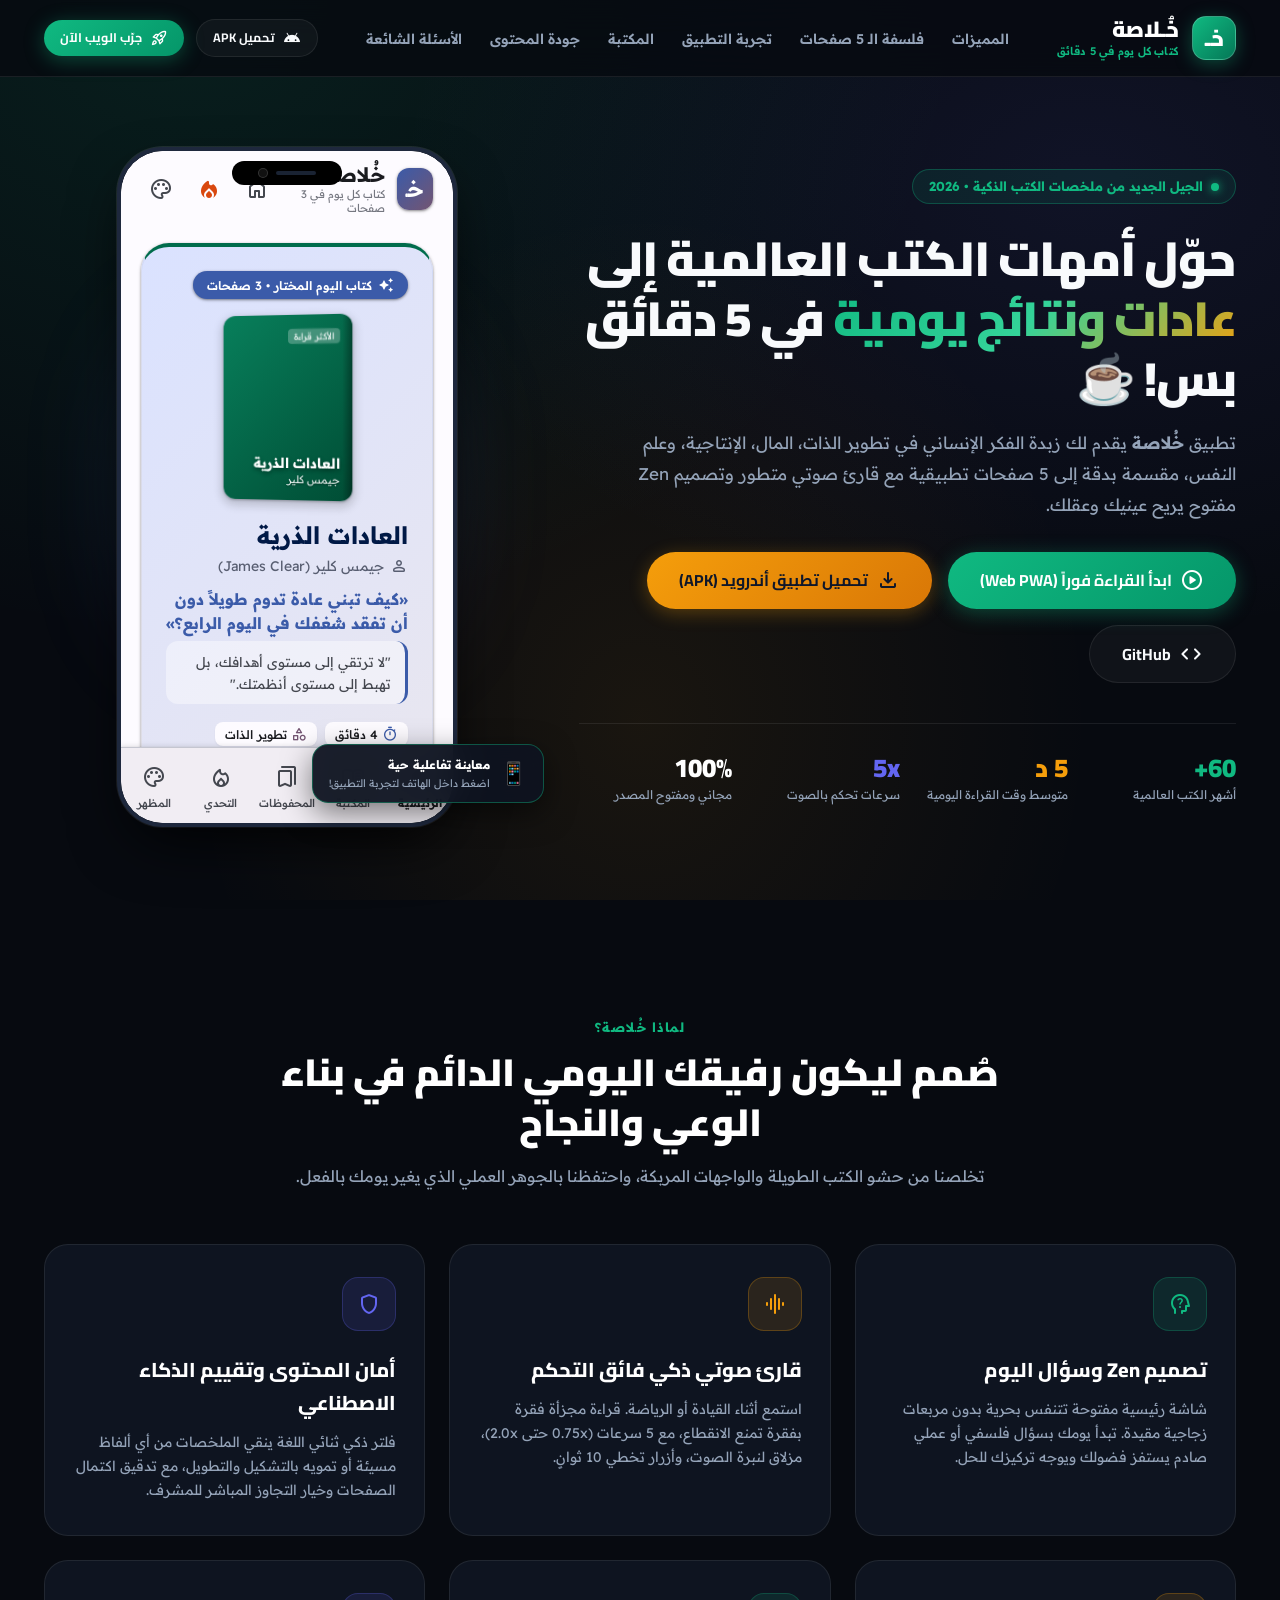
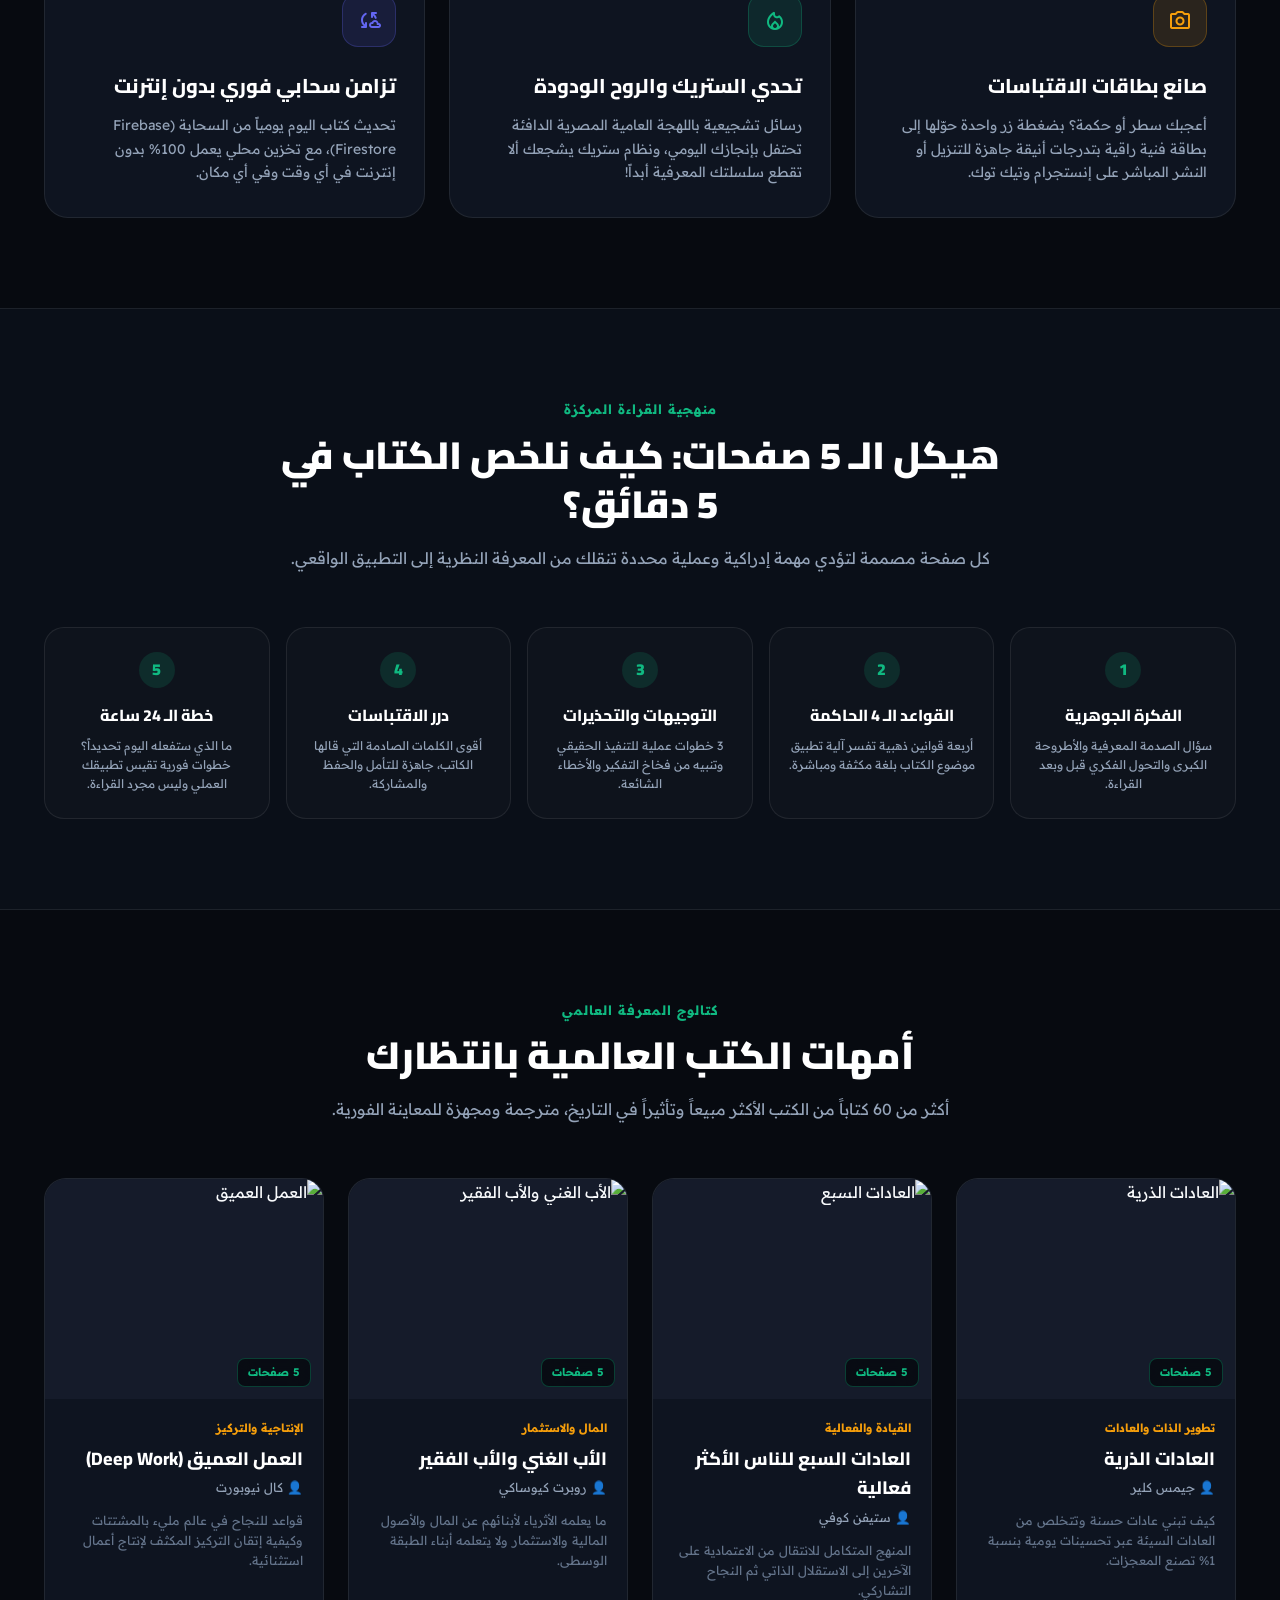
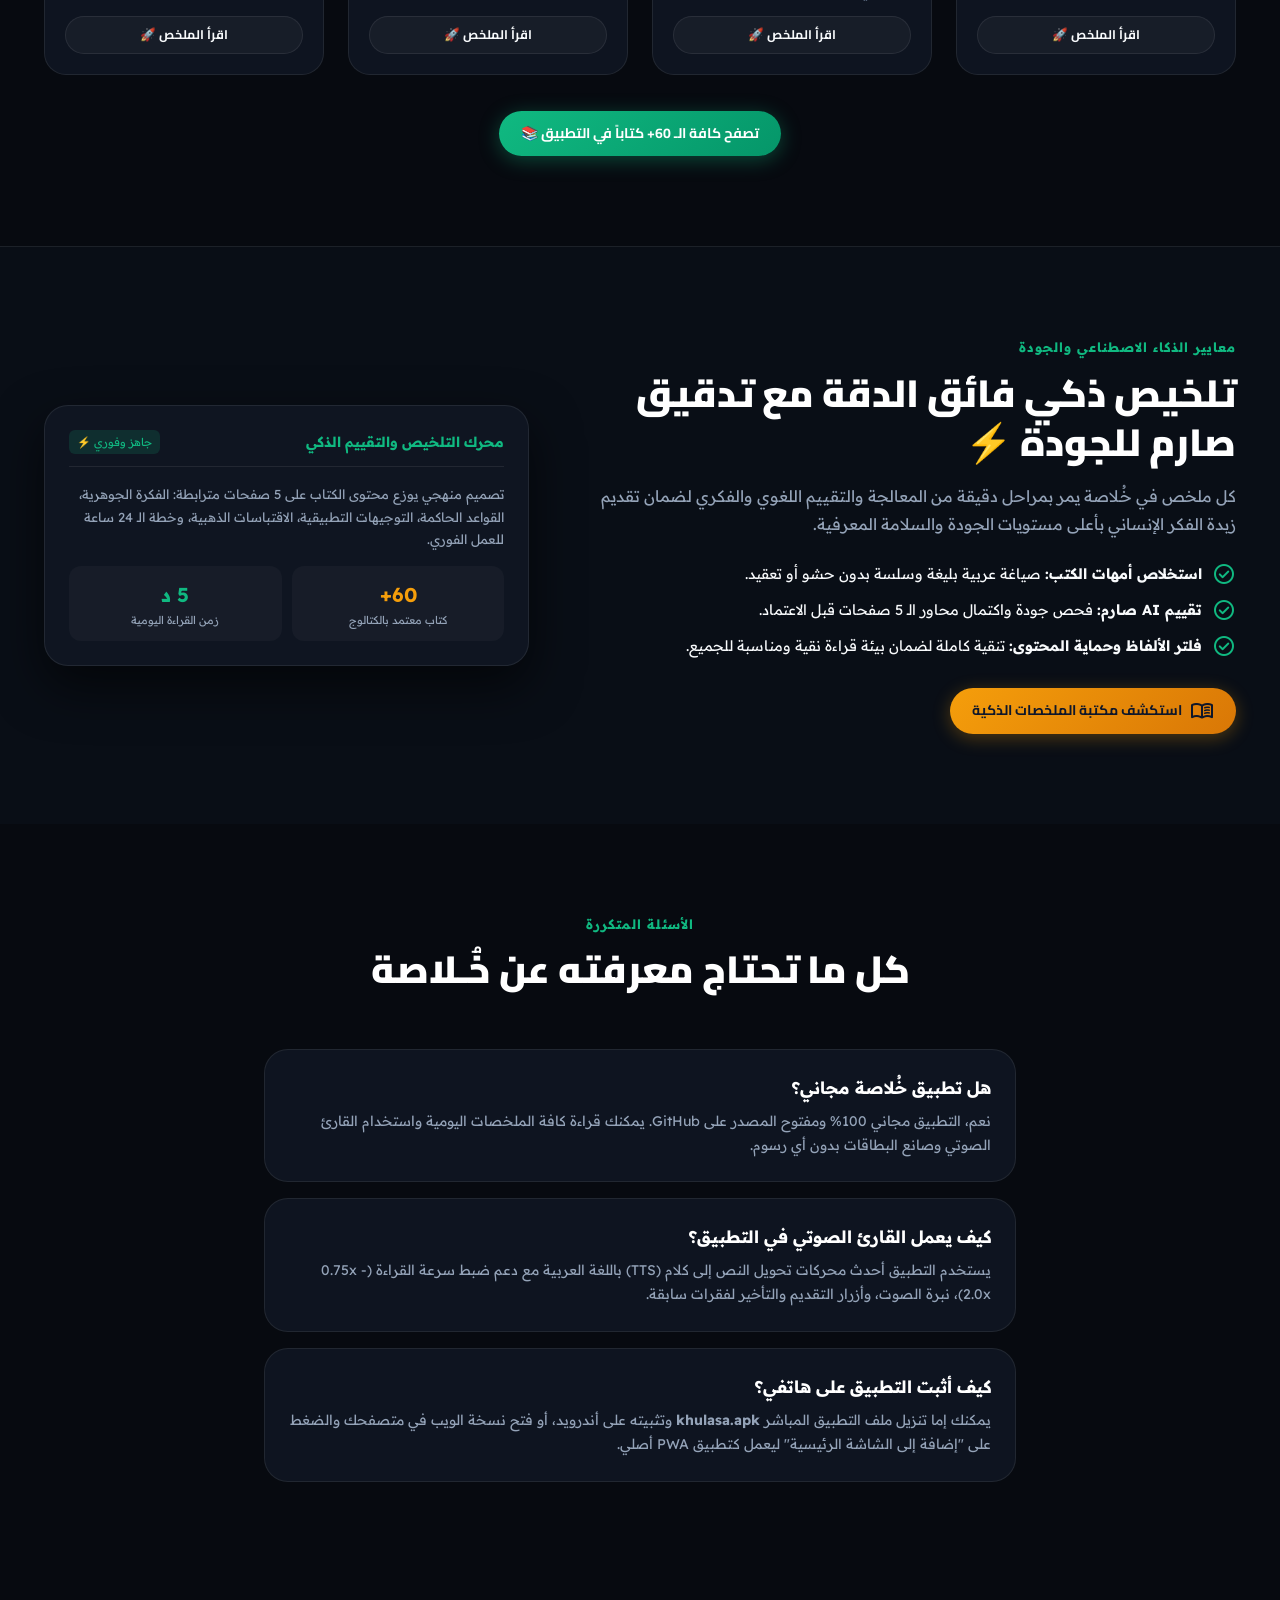
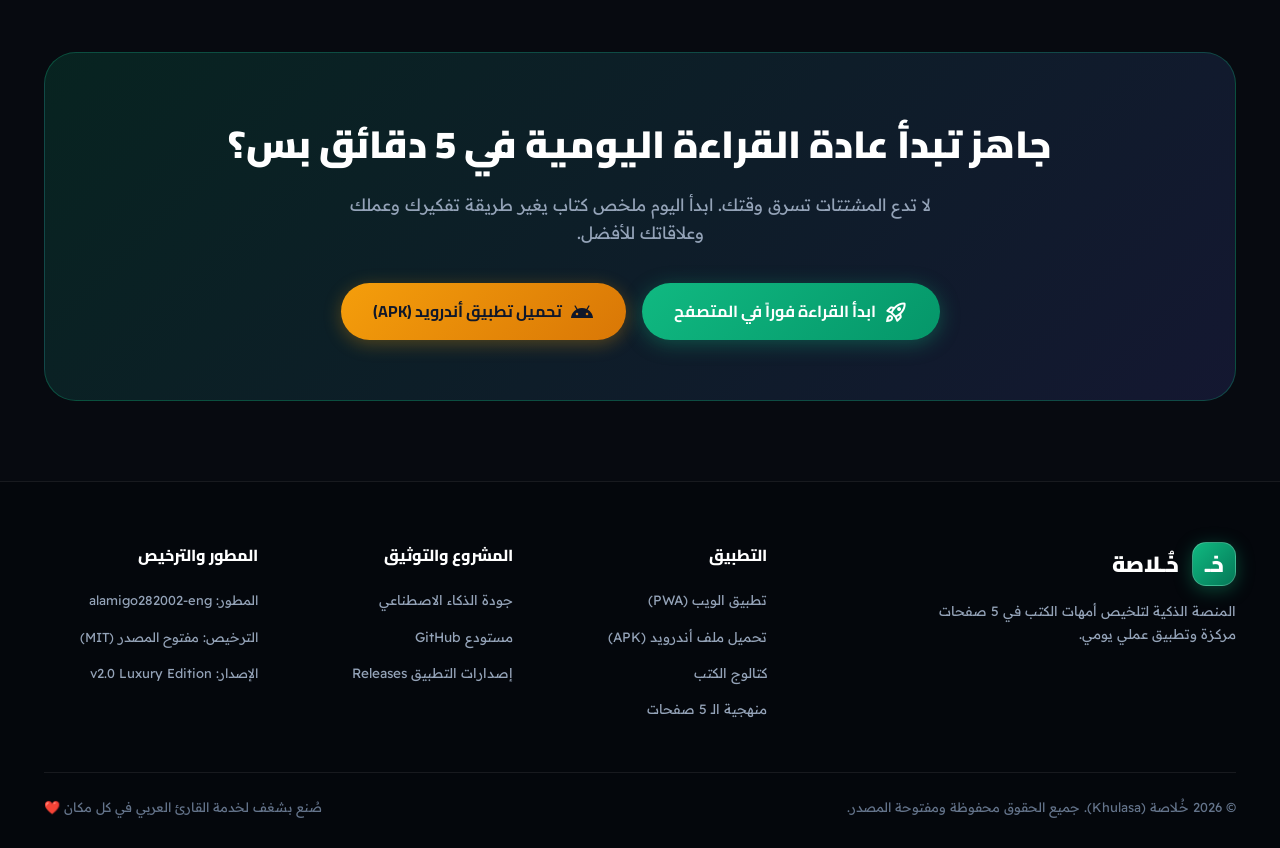
==== landing.html @ 6ce6fd60 "feat: Khulasa official luxury landing page and web demo" ====
<!DOCTYPE html>
<html lang="ar" dir="rtl">
<head>
  <meta charset="UTF-8">
  <meta name="viewport" content="width=device-width, initial-scale=1.0">
  <title>خُـلاصة • رفيقك اليومي لقراءة أمهات الكتب في 5 دقائق</title>
  
  <!-- Meta tags for SEO & Social Sharing -->
  <meta name="description" content="منصة وتطبيق خُـلاصة: ملخصات مكثفة لأشهر أمهات الكتب العالمية في 5 صفحات تطبيقية مع قارئ صوتي ذكي بتصميم Zen الهادئ. متاح كـ تطبيق أندرويد وتطبيق ويب PWA.">
  <meta name="keywords" content="خلاصة, ملخصات كتب, تطوير الذات, قراءة سريعة, كتب صوتية, كتب عربية, العادات الذرية">
  <meta name="theme-color" content="#070a10">
  
  <!-- Open Graph / Social Media -->
  <meta property="og:type" content="website">
  <meta property="og:title" content="خُـلاصة • كتاب كل يوم في 5 دقائق">
  <meta property="og:description" content="اقرأ واستمع لأقوى الكتب العالمية في 5 صفحات مركزة وقارئ صوتي متطور.">
  <meta property="og:image" content="assets/icon-512.png">
  
  <!-- Favicons & App Icons -->
  <link rel="icon" type="image/png" sizes="64x64" href="assets/favicon.png">
  <link rel="icon" type="image/png" sizes="192x192" href="assets/icon-192.png">
  <link rel="apple-touch-icon" sizes="192x192" href="assets/icon-192.png">
  <link rel="manifest" href="manifest.json">
  
  <!-- Google Fonts: Cairo & Readex Pro -->
  <link rel="preconnect" href="https://fonts.googleapis.com">
  <link rel="preconnect" href="https://fonts.gstatic.com" crossorigin>
  <link href="https://fonts.googleapis.com/css2?family=Cairo:wght@400;500;600;700;800;900&family=Readex+Pro:wght@300;400;500;600;700;800&display=swap" rel="stylesheet">
  
  <!-- Google Material Symbols -->
  <link rel="stylesheet" href="https://fonts.googleapis.com/css2?family=Material+Symbols+Rounded:opsz,wght,FILL,GRAD@20..48,100..700,0..1,-50..200" />
  
  <!-- Landing Page Styles -->
  <link rel="stylesheet" href="landing.css">
</head>
<body>

  <!-- ================= 1. NAVIGATION BAR ================= -->
  <header class="navbar">
    <div class="container nav-inner">
      <a href="#" class="brand-logo-group">
        <div class="brand-badge-icon">خـ</div>
        <div>
          <div class="brand-name">خُـلاصة</div>
          <div class="brand-tagline">كتاب كل يوم في 5 دقائق</div>
        </div>
      </a>

      <ul class="nav-menu">
        <li><a href="#features" class="nav-link">المميزات</a></li>
        <li><a href="#philosophy" class="nav-link">فلسفة الـ 5 صفحات</a></li>
        <li><a href="#live-demo" class="nav-link">تجربة التطبيق</a></li>
        <li><a href="#catalog" class="nav-link">المكتبة</a></li>
        <li><a href="#ai-quality" class="nav-link">جودة المحتوى</a></li>
        <li><a href="#faq" class="nav-link">الأسئلة الشائعة</a></li>
      </ul>

      <div class="nav-cta-group">
        <a href="https://github.com/alamigo282002-eng/kholasa/releases" target="_blank" class="btn btn-sm btn-outline" title="تحميل ملف APK للأندرويد عبر GitHub Releases">
          <span class="material-symbols-rounded" style="font-size:18px;">android</span>
          <span>تحميل APK</span>
        </a>
        <a href="app.html" class="btn btn-sm btn-primary">
          <span class="material-symbols-rounded" style="font-size:18px;">rocket_launch</span>
          <span>جرّب الويب الآن</span>
        </a>
      </div>
    </div>
  </header>

  <!-- ================= 2. HERO SECTION ================= -->
  <section class="hero-section">
    <div class="container hero-grid">
      <div>
        <div class="hero-badge-pill">
          <span class="hero-badge-dot"></span>
          <span>الجيل الجديد من ملخصات الكتب الذكية • 2026</span>
        </div>

        <h1 class="hero-title">
          حوّل أمهات الكتب العالمية إلى <span class="gradient-text">عادات ونتائج يومية</span> في 5 دقائق بس! ☕
        </h1>

        <p class="hero-description">
          تطبيق <strong>خُـلاصة</strong> يقدم لك زبدة الفكر الإنساني في تطوير الذات، المال، الإنتاجية، وعلم النفس، مقسمة بدقة إلى 5 صفحات تطبيقية مع قارئ صوتي متطور وتصميم Zen مفتوح يريح عينيك وعقلك.
        </p>

        <div class="hero-actions">
          <a href="app.html" class="btn btn-lg btn-primary">
            <span class="material-symbols-rounded">play_circle</span>
            <span>ابدأ القراءة فوراً (Web PWA)</span>
          </a>
          <a href="https://github.com/alamigo282002-eng/kholasa/releases" target="_blank" class="btn btn-lg btn-gold">
            <span class="material-symbols-rounded">download</span>
            <span>تحميل تطبيق أندرويد (APK)</span>
          </a>
          <a href="https://github.com/alamigo282002-eng/kholasa" target="_blank" class="btn btn-lg btn-outline" title="عرض الكود على GitHub">
            <span class="material-symbols-rounded">code</span>
            <span>GitHub</span>
          </a>
        </div>

        <!-- Metrics Strip -->
        <div class="hero-metrics-bar">
          <div class="metric-item">
            <span class="metric-number emerald">60+</span>
            <span class="metric-sub">أشهر الكتب العالمية</span>
          </div>
          <div class="metric-item">
            <span class="metric-number gold">5 د</span>
            <span class="metric-sub">متوسط وقت القراءة اليومية</span>
          </div>
          <div class="metric-item">
            <span class="metric-number accent">5x</span>
            <span class="metric-sub">سرعات تحكم بالصوت</span>
          </div>
          <div class="metric-item">
            <span class="metric-number">100%</span>
            <span class="metric-sub">مجاني ومفتوح المصدر</span>
          </div>
        </div>
      </div>

      <!-- Live Phone Mockup Frame -->
      <div class="phone-mockup-wrapper" id="live-demo">
        <div class="phone-glow-effect"></div>
        
        <div class="phone-frame">
          <div class="phone-notch">
            <div class="phone-speaker-mesh"></div>
            <div class="phone-camera-lens"></div>
          </div>
          
          <!-- Live Interactive Web App Inside Phone -->
          <iframe 
            src="app.html" 
            class="phone-screen-viewport" 
            title="معاينة حية لتطبيق خُـلاصة" 
            loading="lazy">
          </iframe>
        </div>

        <div class="phone-overlay-badge">
          <span style="font-size:22px;">📱</span>
          <div>
            <div style="font-size:12px; font-weight:800; color:#fff;">معاينة تفاعلية حية</div>
            <div style="font-size:10.5px; color:var(--text-muted);">اضغط داخل الهاتف لتجربة التطبيق!</div>
          </div>
        </div>
      </div>
    </div>
  </section>

  <!-- ================= 3. CORE FEATURES ================= -->
  <section class="features-section" id="features">
    <div class="container">
      <div class="section-header-center">
        <span class="section-tag">لماذا خُـلاصة؟</span>
        <h2 class="section-heading">صُمم ليكون رفيقك اليومي الدائم في بناء الوعي والنجاح</h2>
        <p class="section-subtext">تخلصنا من حشو الكتب الطويلة والواجهات المربكة، واحتفظنا بالجوهر العملي الذي يغير يومك بالفعل.</p>
      </div>

      <div class="features-grid">
        <!-- Feature 1 -->
        <div class="feature-card">
          <div class="feature-icon-box emerald">
            <span class="material-symbols-rounded">psychology_alt</span>
          </div>
          <h3 class="feature-card-title">تصميم Zen وسؤال اليوم</h3>
          <p class="feature-card-desc">
            شاشة رئيسية مفتوحة تتنفس بحرية بدون مربعات زجاجية مقيدة. تبدأ يومك بسؤال فلسفي أو عملي صادم يستفز فضولك ويوجه تركيزك للحل.
          </p>
        </div>

        <!-- Feature 2 -->
        <div class="feature-card">
          <div class="feature-icon-box gold">
            <span class="material-symbols-rounded">graphic_eq</span>
          </div>
          <h3 class="feature-card-title">قارئ صوتي ذكي فائق التحكم</h3>
          <p class="feature-card-desc">
            استمع أثناء القيادة أو الرياضة. قراءة مجزأة فقرة بفقرة تمنع الانقطاع، مع 5 سرعات (0.75x حتى 2.0x)، مزلاق لنبرة الصوت، وأزرار تخطي 10 ثوانٍ.
          </p>
        </div>

        <!-- Feature 3 -->
        <div class="feature-card">
          <div class="feature-icon-box accent">
            <span class="material-symbols-rounded">shield</span>
          </div>
          <h3 class="feature-card-title">أمان المحتوى وتقييم الذكاء الاصطناعي</h3>
          <p class="feature-card-desc">
            فلتر ذكي ثنائي اللغة ينقي الملخصات من أي ألفاظ مسيئة أو تمويه بالتشكيل والتطويل، مع تدقيق اكتمال الصفحات وخيار التجاوز المباشر للمشرف.
          </p>
        </div>

        <!-- Feature 4 -->
        <div class="feature-card">
          <div class="feature-icon-box gold">
            <span class="material-symbols-rounded">photo_camera</span>
          </div>
          <h3 class="feature-card-title">صانع بطاقات الاقتباسات</h3>
          <p class="feature-card-desc">
            أعجبك سطر أو حكمة؟ بضغطة زر واحدة حوّلها إلى بطاقة فنية راقية بتدرجات أنيقة جاهزة للتنزيل أو النشر المباشر على إنستجرام وتيك توك.
          </p>
        </div>

        <!-- Feature 5 -->
        <div class="feature-card">
          <div class="feature-icon-box emerald">
            <span class="material-symbols-rounded">local_fire_department</span>
          </div>
          <h3 class="feature-card-title">تحدي الستريك والروح الودودة</h3>
          <p class="feature-card-desc">
            رسائل تشجيعية باللهجة العامية المصرية الدافئة تحتفل بإنجازك اليومي، ونظام ستريك يشجعك ألا تقطع سلسلتك المعرفية أبداً!
          </p>
        </div>

        <!-- Feature 6 -->
        <div class="feature-card">
          <div class="feature-icon-box accent">
            <span class="material-symbols-rounded">cloud_sync</span>
          </div>
          <h3 class="feature-card-title">تزامن سحابي فوري بدون إنترنت</h3>
          <p class="feature-card-desc">
            تحديث كتاب اليوم يومياً من السحابة (Firebase Firestore)، مع تخزين محلي يعمل 100% بدون إنترنت في أي وقت وفي أي مكان.
          </p>
        </div>
      </div>
    </div>
  </section>

  <!-- ================= 4. THE 5-PAGE PHILOSOPHY ================= -->
  <section class="philosophy-section" id="philosophy">
    <div class="container">
      <div class="section-header-center">
        <span class="section-tag">منهجية القراءة المركزة</span>
        <h2 class="section-heading">هيكل الـ 5 صفحات: كيف نلخص الكتاب في 5 دقائق؟</h2>
        <p class="section-subtext">كل صفحة مصممة لتؤدي مهمة إدراكية وعملية محددة تنقلك من المعرفة النظرية إلى التطبيق الواقعي.</p>
      </div>

      <div class="pages-stepper-grid">
        <!-- Page 1 -->
        <div class="stepper-card">
          <div class="step-num-badge">1</div>
          <h4 class="step-card-title">الفكرة الجوهرية</h4>
          <p class="step-card-desc">سؤال الصدمة المعرفية والأطروحة الكبرى والتحول الفكري قبل وبعد القراءة.</p>
        </div>

        <!-- Page 2 -->
        <div class="stepper-card">
          <div class="step-num-badge">2</div>
          <h4 class="step-card-title">القواعد الـ 4 الحاكمة</h4>
          <p class="step-card-desc">أربعة قوانين ذهبية تفسر آلية تطبيق موضوع الكتاب بلغة مكثفة ومباشرة.</p>
        </div>

        <!-- Page 3 -->
        <div class="stepper-card">
          <div class="step-num-badge">3</div>
          <h4 class="step-card-title">التوجيهات والتحذيرات</h4>
          <p class="step-card-desc">3 خطوات عملية للتنفيذ الحقيقي وتنبيه من فخاخ التفكير والأخطاء الشائعة.</p>
        </div>

        <!-- Page 4 -->
        <div class="stepper-card">
          <div class="step-num-badge">4</div>
          <h4 class="step-card-title">درر الاقتباسات</h4>
          <p class="step-card-desc">أقوى الكلمات الصادمة التي قالها الكاتب، جاهزة للتأمل والحفظ والمشاركة.</p>
        </div>

        <!-- Page 5 -->
        <div class="stepper-card">
          <div class="step-num-badge">5</div>
          <h4 class="step-card-title">خطة الـ 24 ساعة</h4>
          <p class="step-card-desc">ما الذي ستفعله اليوم تحديداً؟ خطوات فورية تقيس تطبيقك العملي وليس مجرد القراءة.</p>
        </div>
      </div>
    </div>
  </section>

  <!-- ================= 5. CURATED CATALOG HIGHLIGHTS ================= -->
  <section class="books-section" id="catalog">
    <div class="container">
      <div class="section-header-center">
        <span class="section-tag">كتالوج المعرفة العالمي</span>
        <h2 class="section-heading">أمهات الكتب العالمية بانتظارك</h2>
        <p class="section-subtext">أكثر من 60 كتاباً من الكتب الأكثر مبيعاً وتأثيراً في التاريخ، مترجمة ومجهزة للمعاينة الفورية.</p>
      </div>

      <div class="books-slider-grid">
        <!-- Book 1 -->
        <div class="book-landing-card">
          <div class="book-landing-cover">
            <img src="https://books.google.com/books/content?id=fFCtDwAAQBAJ&printsec=frontcover&img=1&zoom=1&edge=curl&source=gbs_api" alt="العادات الذرية">
            <span class="book-landing-badge">5 صفحات</span>
          </div>
          <div class="book-landing-info">
            <span class="book-landing-category">تطوير الذات والعادات</span>
            <h4 class="book-landing-title">العادات الذرية</h4>
            <div class="book-landing-author">👤 جيمس كلير</div>
            <p class="book-landing-desc">كيف تبني عادات حسنة وتتخلص من العادات السيئة عبر تحسينات يومية بنسبة 1% تصنع المعجزات.</p>
            <a href="app.html" class="btn btn-sm btn-outline">اقرأ الملخص 🚀</a>
          </div>
        </div>

        <!-- Book 2 -->
        <div class="book-landing-card">
          <div class="book-landing-cover">
            <img src="https://books.google.com/books/content?id=5X1fDwAAQBAJ&printsec=frontcover&img=1&zoom=1&edge=curl&source=gbs_api" alt="العادات السبع">
            <span class="book-landing-badge">5 صفحات</span>
          </div>
          <div class="book-landing-info">
            <span class="book-landing-category">القيادة والفعالية</span>
            <h4 class="book-landing-title">العادات السبع للناس الأكثر فعالية</h4>
            <div class="book-landing-author">👤 ستيفن كوفي</div>
            <p class="book-landing-desc">المنهج المتكامل للانتقال من الاعتمادية على الآخرين إلى الاستقلال الذاتي ثم النجاح التشاركي.</p>
            <a href="app.html" class="btn btn-sm btn-outline">اقرأ الملخص 🚀</a>
          </div>
        </div>

        <!-- Book 3 -->
        <div class="book-landing-card">
          <div class="book-landing-cover">
            <img src="https://books.google.com/books/content?id=L8Y4DwAAQBAJ&printsec=frontcover&img=1&zoom=1&edge=curl&source=gbs_api" alt="الأب الغني والأب الفقير">
            <span class="book-landing-badge">5 صفحات</span>
          </div>
          <div class="book-landing-info">
            <span class="book-landing-category">المال والاستثمار</span>
            <h4 class="book-landing-title">الأب الغني والأب الفقير</h4>
            <div class="book-landing-author">👤 روبرت كيوساكي</div>
            <p class="book-landing-desc">ما يعلمه الأثرياء لأبنائهم عن المال والأصول المالية والاستثمار ولا يتعلمه أبناء الطبقة الوسطى.</p>
            <a href="app.html" class="btn btn-sm btn-outline">اقرأ الملخص 🚀</a>
          </div>
        </div>

        <!-- Book 4 -->
        <div class="book-landing-card">
          <div class="book-landing-cover">
            <img src="https://books.google.com/books/content?id=rG3sDwAAQBAJ&printsec=frontcover&img=1&zoom=1&source=gbs_api" alt="العمل العميق">
            <span class="book-landing-badge">5 صفحات</span>
          </div>
          <div class="book-landing-info">
            <span class="book-landing-category">الإنتاجية والتركيز</span>
            <h4 class="book-landing-title">العمل العميق (Deep Work)</h4>
            <div class="book-landing-author">👤 كال نيوبورت</div>
            <p class="book-landing-desc">قواعد للنجاح في عالم مليء بالمشتتات وكيفية إتقان التركيز المكثف لإنتاج أعمال استثنائية.</p>
            <a href="app.html" class="btn btn-sm btn-outline">اقرأ الملخص 🚀</a>
          </div>
        </div>
      </div>

      <div style="text-align: center; margin-top: 36px;">
        <a href="app.html" class="btn btn-primary">تصفح كافة الـ 60+ كتاباً في التطبيق 📚</a>
      </div>
    </div>
  </section>

  <!-- ================= 6. AI QUALITY & CONTENT STANDARDS ================= -->
  <section class="features-section" id="ai-quality" style="background: rgba(14, 20, 32, 0.4); border-top: 1px solid var(--border);">
    <div class="container">
      <div class="hero-grid" style="align-items: center;">
        <div>
          <span class="section-tag">معايير الذكاء الاصطناعي والجودة</span>
          <h2 class="section-heading">تلخيص ذكي فائق الدقة مع تدقيق صارم للجودة ⚡</h2>
          <p class="section-subtext" style="margin-bottom: 24px;">
            كل ملخص في خُـلاصة يمر بمراحل دقيقة من المعالجة والتقييم اللغوي والفكري لضمان تقديم زبدة الفكر الإنساني بأعلى مستويات الجودة والسلامة المعرفية.
          </p>

          <ul style="list-style: none; display: flex; flex-direction: column; gap: 12px; margin-bottom: 30px;">
            <li style="display: flex; align-items: center; gap: 10px; font-size: 14.5px;">
              <span class="material-symbols-rounded text-emerald" style="color:var(--primary);">check_circle</span>
              <span><strong>استخلاص أمهات الكتب:</strong> صياغة عربية بليغة وسلسة بدون حشو أو تعقيد.</span>
            </li>
            <li style="display: flex; align-items: center; gap: 10px; font-size: 14.5px;">
              <span class="material-symbols-rounded text-emerald" style="color:var(--primary);">check_circle</span>
              <span><strong>تقييم AI صارم:</strong> فحص جودة واكتمال محاور الـ 5 صفحات قبل الاعتماد.</span>
            </li>
            <li style="display: flex; align-items: center; gap: 10px; font-size: 14.5px;">
              <span class="material-symbols-rounded text-emerald" style="color:var(--primary);">check_circle</span>
              <span><strong>فلتر الألفاظ وحماية المحتوى:</strong> تنقية كاملة لضمان بيئة قراءة نقية ومناسبة للجميع.</span>
            </li>
          </ul>

          <a href="app.html" class="btn btn-gold">
            <span class="material-symbols-rounded">menu_book</span>
            <span>استكشف مكتبة الملخصات الذكية</span>
          </a>
        </div>

        <div style="background: var(--bg-card); border: 1px solid var(--border); border-radius: 24px; padding: 24px; box-shadow: 0 20px 50px rgba(0,0,0,0.6);">
          <div style="display:flex; justify-content:space-between; align-items:center; margin-bottom:16px; border-bottom:1px solid var(--border); padding-bottom:12px;">
            <strong style="color:var(--primary); font-size:14px;">محرك التلخيص والتقييم الذكي</strong>
            <span style="font-size:11px; background:rgba(16,185,129,0.15); color:var(--primary); padding:3px 8px; border-radius:6px;">جاهز وفوري ⚡</span>
          </div>
          <p style="font-size:13px; color:var(--text-muted); line-height:1.7; margin-bottom:16px;">
            تصميم منهجي يوزع محتوى الكتاب على 5 صفحات مترابطة: الفكرة الجوهرية، القواعد الحاكمة، التوجيهات التطبيقية، الاقتباسات الذهبية، وخطة الـ 24 ساعة للعمل الفوري.
          </p>
          <div style="display:grid; grid-template-columns:1fr 1fr; gap:10px;">
            <div style="background:rgba(255,255,255,0.03); padding:12px; border-radius:12px; text-align:center;">
              <div style="font-size:20px; font-weight:900; color:var(--gold);">60+</div>
              <div style="font-size:11px; color:var(--text-muted);">كتاب معتمد بالكتالوج</div>
            </div>
            <div style="background:rgba(255,255,255,0.03); padding:12px; border-radius:12px; text-align:center;">
              <div style="font-size:20px; font-weight:900; color:var(--primary);">5 د</div>
              <div style="font-size:11px; color:var(--text-muted);">زمن القراءة اليومية</div>
            </div>
          </div>
        </div>
      </div>
    </div>
  </section>

  <!-- ================= 7. FAQ SECTION ================= -->
  <section class="features-section" id="faq">
    <div class="container" style="max-width: 800px;">
      <div class="section-header-center">
        <span class="section-tag">الأسئلة المتكررة</span>
        <h2 class="section-heading">كل ما تحتاج معرفته عن خُـلاصة</h2>
      </div>

      <div style="display: flex; flex-direction: column; gap: 16px;">
        <div class="feature-card" style="padding: 24px;">
          <h4 style="font-size:17px; color:#fff; font-weight:800; margin-bottom:8px;">هل تطبيق خُـلاصة مجاني؟</h4>
          <p style="font-size:14px; color:var(--text-muted); line-height:1.7;">
            نعم، التطبيق مجاني 100% ومفتوح المصدر على GitHub. يمكنك قراءة كافة الملخصات اليومية واستخدام القارئ الصوتي وصانع البطاقات بدون أي رسوم.
          </p>
        </div>

        <div class="feature-card" style="padding: 24px;">
          <h4 style="font-size:17px; color:#fff; font-weight:800; margin-bottom:8px;">كيف يعمل القارئ الصوتي في التطبيق؟</h4>
          <p style="font-size:14px; color:var(--text-muted); line-height:1.7;">
            يستخدم التطبيق أحدث محركات تحويل النص إلى كلام (TTS) باللغة العربية مع دعم ضبط سرعة القراءة (0.75x - 2.0x)، نبرة الصوت، وأزرار التقديم والتأخير لفقرات سابقة.
          </p>
        </div>

        <div class="feature-card" style="padding: 24px;">
          <h4 style="font-size:17px; color:#fff; font-weight:800; margin-bottom:8px;">كيف أثبت التطبيق على هاتفي؟</h4>
          <p style="font-size:14px; color:var(--text-muted); line-height:1.7;">
            يمكنك إما تنزيل ملف التطبيق المباشر <strong>khulasa.apk</strong> وتثبيته على أندرويد، أو فتح نسخة الويب في متصفحك والضغط على "إضافة إلى الشاشة الرئيسية" ليعمل كتطبيق PWA أصلي.
          </p>
        </div>
      </div>
    </div>
  </section>

  <!-- ================= 8. FINAL CTA BANNER ================= -->
  <section class="cta-banner-section">
    <div class="container">
      <div class="cta-box">
        <h2>جاهز تبدأ عادة القراءة اليومية في 5 دقائق بس؟</h2>
        <p>لا تدع المشتتات تسرق وقتك. ابدأ اليوم ملخص كتاب يغير طريقة تفكيرك وعملك وعلاقاتك للأفضل.</p>
        
        <div class="cta-buttons-row">
          <a href="app.html" class="btn btn-lg btn-primary">
            <span class="material-symbols-rounded">rocket_launch</span>
            <span>ابدأ القراءة فوراً في المتصفح</span>
          </a>
          <a href="https://github.com/alamigo282002-eng/kholasa/releases" target="_blank" class="btn btn-lg btn-gold">
            <span class="material-symbols-rounded">android</span>
            <span>تحميل تطبيق أندرويد (APK)</span>
          </a>
        </div>
      </div>
    </div>
  </section>

  <!-- ================= 9. FOOTER ================= -->
  <footer class="footer">
    <div class="container">
      <div class="footer-grid">
        <div>
          <div class="brand-logo-group" style="margin-bottom:14px;">
            <div class="brand-badge-icon">خـ</div>
            <div class="brand-name">خُـلاصة</div>
          </div>
          <p style="font-size:13.5px; color:var(--text-muted); line-height:1.7; max-width:320px;">
            المنصة الذكية لتلخيص أمهات الكتب في 5 صفحات مركزة وتطبيق عملي يومي.
          </p>
        </div>

        <div>
          <h5 class="footer-col-title">التطبيق</h5>
          <ul class="footer-links">
            <li><a href="app.html" class="footer-link">تطبيق الويب (PWA)</a></li>
            <li><a href="https://github.com/alamigo282002-eng/kholasa/releases" target="_blank" class="footer-link">تحميل ملف أندرويد (APK)</a></li>
            <li><a href="#catalog" class="footer-link">كتالوج الكتب</a></li>
            <li><a href="#philosophy" class="footer-link">منهجية الـ 5 صفحات</a></li>
          </ul>
        </div>

        <div>
          <h5 class="footer-col-title">المشروع والتوثيق</h5>
          <ul class="footer-links">
            <li><a href="#ai-quality" class="footer-link">جودة الذكاء الاصطناعي</a></li>
            <li><a href="https://github.com/alamigo282002-eng/kholasa" target="_blank" class="footer-link">مستودع GitHub</a></li>
            <li><a href="https://github.com/alamigo282002-eng/kholasa/releases" target="_blank" class="footer-link">إصدارات التطبيق Releases</a></li>
          </ul>
        </div>

        <div>
          <h5 class="footer-col-title">المطور والترخيص</h5>
          <ul class="footer-links">
            <li><span style="color:var(--text-muted); font-size:13px;">المطور: alamigo282002-eng</span></li>
            <li><span style="color:var(--text-muted); font-size:13px;">الترخيص: مفتوح المصدر (MIT)</span></li>
            <li><span style="color:var(--text-muted); font-size:13px;">الإصدار: v2.0 Luxury Edition</span></li>
          </ul>
        </div>
      </div>

      <div class="footer-bottom">
        <div>© 2026 خُـلاصة (Khulasa). جميع الحقوق محفوظة ومفتوحة المصدر.</div>
        <div>صُنع بشغف لخدمة القارئ العربي في كل مكان ❤️</div>
      </div>
    </div>
  </footer>

</body>
</html>
---- landing.css ----
/* ==========================================================================
   KHULASA LUXURY LANDING PAGE STYLESHEET (خُـلاصة)
   Aesthetic: Obsidian Slate, Deep Emerald, Luxury Gold, and Fluid Glassmorphism
   Fonts: Cairo (Headings & Brand) & Readex Pro (Body & UI)
   ========================================================================== */

:root {
  --bg-dark: #070a10;
  --bg-card: rgba(18, 24, 38, 0.75);
  --bg-card-hover: rgba(26, 35, 54, 0.85);
  --bg-glass: rgba(255, 255, 255, 0.03);
  
  --primary: #10b981;
  --primary-glow: rgba(16, 185, 129, 0.35);
  --primary-dark: #059669;
  
  --gold: #f59e0b;
  --gold-glow: rgba(245, 158, 11, 0.3);
  
  --accent: #6366f1;
  --accent-glow: rgba(99, 102, 241, 0.25);
  
  --border: rgba(255, 255, 255, 0.08);
  --border-active: rgba(16, 185, 129, 0.4);
  
  --text-main: #f8fafc;
  --text-muted: #94a3b8;
  --text-dim: #64748b;
  
  --font-brand: 'Cairo', -apple-system, BlinkMacSystemFont, sans-serif;
  --font-body: 'Readex Pro', -apple-system, BlinkMacSystemFont, sans-serif;
}

* {
  margin: 0;
  padding: 0;
  box-sizing: border-box;
}

html {
  scroll-behavior: smooth;
}

body {
  background-color: var(--bg-dark);
  color: var(--text-main);
  font-family: var(--font-body);
  direction: rtl;
  text-align: right;
  line-height: 1.65;
  overflow-x: hidden;
  background-image: 
    radial-gradient(ellipse at 15% 0%, rgba(16, 185, 129, 0.12) 0%, transparent 50%),
    radial-gradient(ellipse at 85% 20%, rgba(99, 102, 241, 0.1) 0%, transparent 45%),
    radial-gradient(ellipse at 50% 80%, rgba(245, 158, 11, 0.08) 0%, transparent 50%);
  background-attachment: fixed;
}

/* Base Container */
.container {
  width: 100%;
  max-width: 1240px;
  margin: 0 auto;
  padding: 0 24px;
}

/* ================= 1. LUXURY GLASS NAVBAR ================= */
.navbar {
  position: sticky;
  top: 0;
  left: 0;
  right: 0;
  z-index: 1000;
  backdrop-filter: blur(20px);
  -webkit-backdrop-filter: blur(20px);
  background: rgba(7, 10, 16, 0.82);
  border-bottom: 1px solid var(--border);
  transition: all 0.3s ease;
}

.nav-inner {
  display: flex;
  align-items: center;
  justify-content: space-between;
  height: 76px;
}

.brand-logo-group {
  display: flex;
  align-items: center;
  gap: 14px;
  text-decoration: none;
}

.brand-badge-icon {
  width: 44px;
  height: 44px;
  border-radius: 14px;
  background: linear-gradient(135deg, #10b981 0%, #047857 100%);
  color: #fff;
  display: flex;
  align-items: center;
  justify-content: center;
  font-family: var(--font-brand);
  font-weight: 900;
  font-size: 22px;
  box-shadow: 0 4px 18px var(--primary-glow);
  border: 1px solid rgba(255, 255, 255, 0.2);
}

.brand-name {
  font-family: var(--font-brand);
  font-size: 22px;
  font-weight: 900;
  color: #fff;
  letter-spacing: -0.5px;
  line-height: 1.2;
}

.brand-tagline {
  font-size: 11px;
  color: var(--primary);
  font-weight: 600;
  letter-spacing: 0.2px;
}

.nav-menu {
  display: flex;
  align-items: center;
  gap: 28px;
  list-style: none;
}

.nav-link {
  color: var(--text-muted);
  text-decoration: none;
  font-size: 14px;
  font-weight: 600;
  transition: color 0.2s ease;
}

.nav-link:hover {
  color: var(--primary);
}

.nav-cta-group {
  display: flex;
  align-items: center;
  gap: 12px;
}

/* ================= BUTTONS ================= */
.btn {
  display: inline-flex;
  align-items: center;
  justify-content: center;
  gap: 8px;
  padding: 11px 22px;
  border-radius: 999px;
  font-family: var(--font-brand);
  font-size: 14px;
  font-weight: 700;
  cursor: pointer;
  text-decoration: none;
  transition: all 0.25s ease;
  border: none;
}

.btn-primary {
  background: linear-gradient(135deg, var(--primary) 0%, #059669 100%);
  color: #fff;
  box-shadow: 0 4px 20px var(--primary-glow);
}

.btn-primary:hover {
  transform: translateY(-2px);
  box-shadow: 0 6px 26px rgba(16, 185, 129, 0.5);
}

.btn-gold {
  background: linear-gradient(135deg, #f59e0b 0%, #d97706 100%);
  color: #0f172a;
  box-shadow: 0 4px 18px var(--gold-glow);
}

.btn-gold:hover {
  transform: translateY(-2px);
  box-shadow: 0 6px 24px rgba(245, 158, 11, 0.5);
}

.btn-outline {
  background: rgba(255, 255, 255, 0.04);
  color: var(--text-main);
  border: 1px solid var(--border);
}

.btn-outline:hover {
  background: rgba(255, 255, 255, 0.08);
  border-color: var(--primary);
  color: var(--primary);
  transform: translateY(-2px);
}

.btn-sm {
  padding: 8px 16px;
  font-size: 12.5px;
}

.btn-lg {
  padding: 15px 32px;
  font-size: 16px;
}

/* ================= 2. HERO SECTION ================= */
.hero-section {
  padding: 70px 0 100px;
  position: relative;
}

.hero-grid {
  display: grid;
  grid-template-columns: 1.15fr 0.85fr;
  align-items: center;
  gap: 50px;
}

.hero-badge-pill {
  display: inline-flex;
  align-items: center;
  gap: 8px;
  background: rgba(16, 185, 129, 0.1);
  border: 1px solid rgba(16, 185, 129, 0.3);
  padding: 6px 16px;
  border-radius: 999px;
  font-size: 13px;
  font-weight: 700;
  color: var(--primary);
  margin-bottom: 24px;
}

.hero-badge-dot {
  width: 8px;
  height: 8px;
  border-radius: 50%;
  background: var(--primary);
  box-shadow: 0 0 10px var(--primary);
  animation: pulse 2s infinite;
}

@keyframes pulse {
  0%, 100% { opacity: 1; transform: scale(1); }
  50% { opacity: 0.5; transform: scale(1.3); }
}

.hero-title {
  font-family: var(--font-brand);
  font-size: 48px;
  font-weight: 900;
  line-height: 1.25;
  margin-bottom: 20px;
  letter-spacing: -1px;
}

.hero-title .gradient-text {
  background: linear-gradient(135deg, #10b981 0%, #34d399 50%, #f59e0b 100%);
  -webkit-background-clip: text;
  -webkit-text-fill-color: transparent;
}

.hero-description {
  font-size: 17px;
  color: var(--text-muted);
  line-height: 1.8;
  margin-bottom: 32px;
  max-width: 600px;
}

.hero-actions {
  display: flex;
  align-items: center;
  gap: 16px;
  flex-wrap: wrap;
  margin-bottom: 40px;
}

.hero-metrics-bar {
  display: grid;
  grid-template-columns: repeat(4, 1fr);
  gap: 16px;
  padding-top: 28px;
  border-top: 1px solid var(--border);
}

.metric-item {
  display: flex;
  flex-direction: column;
}

.metric-number {
  font-family: var(--font-brand);
  font-size: 26px;
  font-weight: 900;
  color: #fff;
  line-height: 1.2;
}

.metric-number.emerald { color: var(--primary); }
.metric-number.gold { color: var(--gold); }
.metric-number.accent { color: var(--accent); }

.metric-sub {
  font-size: 12px;
  color: var(--text-muted);
  margin-top: 2px;
}

/* ================= 3. SMARTPHONE DEVICE FRAME MOCKUP ================= */
.phone-mockup-wrapper {
  position: relative;
  display: flex;
  justify-content: center;
}

.phone-glow-effect {
  position: absolute;
  top: 50%;
  left: 50%;
  transform: translate(-50%, -50%);
  width: 320px;
  height: 520px;
  background: radial-gradient(circle, rgba(16, 185, 129, 0.25) 0%, rgba(99, 102, 241, 0.15) 50%, transparent 70%);
  filter: blur(50px);
  z-index: 1;
  pointer-events: none;
}

.phone-frame {
  position: relative;
  width: 340px;
  height: 680px;
  background: #0d121c;
  border-radius: 46px;
  border: 4px solid #1e283d;
  box-shadow: 
    0 25px 60px -15px rgba(0, 0, 0, 0.9),
    0 0 0 1px rgba(255, 255, 255, 0.1),
    inset 0 0 12px rgba(255, 255, 255, 0.05);
  overflow: hidden;
  z-index: 2;
  transition: transform 0.4s ease, box-shadow 0.4s ease;
}

.phone-frame:hover {
  transform: translateY(-6px);
  box-shadow: 
    0 35px 70px -15px rgba(0, 0, 0, 0.95),
    0 0 30px rgba(16, 185, 129, 0.25);
}

/* Phone Dynamic Notch & Speaker */
.phone-notch {
  position: absolute;
  top: 10px;
  left: 50%;
  transform: translateX(-50%);
  width: 110px;
  height: 24px;
  background: #000;
  border-radius: 20px;
  z-index: 20;
  display: flex;
  align-items: center;
  justify-content: center;
  gap: 8px;
}

.phone-camera-lens {
  width: 10px;
  height: 10px;
  border-radius: 50%;
  background: #111;
  border: 1px solid rgba(255, 255, 255, 0.15);
}

.phone-speaker-mesh {
  width: 40px;
  height: 4px;
  border-radius: 2px;
  background: #1a2333;
}

.phone-screen-viewport {
  width: 100%;
  height: 100%;
  border: none;
  background: #070a10;
  border-radius: 42px;
}

.phone-overlay-badge {
  position: absolute;
  bottom: 24px;
  right: -15px;
  background: rgba(14, 20, 32, 0.95);
  border: 1px solid var(--border-active);
  padding: 10px 16px;
  border-radius: 16px;
  box-shadow: 0 10px 30px rgba(0, 0, 0, 0.5);
  backdrop-filter: blur(16px);
  z-index: 30;
  display: flex;
  align-items: center;
  gap: 10px;
  animation: float 4s ease-in-out infinite;
}

@keyframes float {
  0%, 100% { transform: translateY(0); }
  50% { transform: translateY(-8px); }
}

/* ================= 4. CORE VALUE PILLARS SECTION ================= */
.features-section {
  padding: 90px 0;
  position: relative;
}

.section-header-center {
  text-align: center;
  max-width: 720px;
  margin: 0 auto 54px;
}

.section-tag {
  color: var(--primary);
  font-size: 13px;
  font-weight: 800;
  letter-spacing: 1px;
  text-transform: uppercase;
  margin-bottom: 10px;
  display: block;
}

.section-heading {
  font-family: var(--font-brand);
  font-size: 38px;
  font-weight: 900;
  color: #fff;
  line-height: 1.3;
  margin-bottom: 16px;
}

.section-subtext {
  font-size: 16px;
  color: var(--text-muted);
  line-height: 1.7;
}

.features-grid {
  display: grid;
  grid-template-columns: repeat(3, 1fr);
  gap: 24px;
}

.feature-card {
  background: var(--bg-card);
  border: 1px solid var(--border);
  border-radius: 24px;
  padding: 32px 28px;
  transition: all 0.3s ease;
  position: relative;
  overflow: hidden;
}

.feature-card:hover {
  background: var(--bg-card-hover);
  border-color: var(--border-active);
  transform: translateY(-5px);
  box-shadow: 0 20px 40px -15px rgba(0, 0, 0, 0.6);
}

.feature-icon-box {
  width: 54px;
  height: 54px;
  border-radius: 16px;
  display: flex;
  align-items: center;
  justify-content: center;
  font-size: 26px;
  margin-bottom: 22px;
  background: rgba(255, 255, 255, 0.04);
  border: 1px solid var(--border);
}

.feature-icon-box.emerald {
  background: rgba(16, 185, 129, 0.12);
  color: var(--primary);
  border-color: rgba(16, 185, 129, 0.25);
}

.feature-icon-box.gold {
  background: rgba(245, 158, 11, 0.12);
  color: var(--gold);
  border-color: rgba(245, 158, 11, 0.25);
}

.feature-icon-box.accent {
  background: rgba(99, 102, 241, 0.12);
  color: var(--accent);
  border-color: rgba(99, 102, 241, 0.25);
}

.feature-card-title {
  font-family: var(--font-brand);
  font-size: 20px;
  font-weight: 800;
  color: #fff;
  margin-bottom: 12px;
}

.feature-card-desc {
  font-size: 14px;
  color: var(--text-muted);
  line-height: 1.7;
}

/* ================= 5. THE 5-PAGE PHILOSOPHY SHOWCASE ================= */
.philosophy-section {
  padding: 90px 0;
  background: rgba(14, 20, 32, 0.5);
  border-top: 1px solid var(--border);
  border-bottom: 1px solid var(--border);
}

.pages-stepper-grid {
  display: grid;
  grid-template-columns: repeat(5, 1fr);
  gap: 16px;
  margin-top: 40px;
}

.stepper-card {
  background: rgba(255, 255, 255, 0.02);
  border: 1px solid var(--border);
  border-radius: 20px;
  padding: 24px 18px;
  text-align: center;
  transition: all 0.3s ease;
  position: relative;
}

.stepper-card:hover {
  border-color: var(--primary);
  background: rgba(16, 185, 129, 0.05);
  transform: translateY(-4px);
}

.step-num-badge {
  display: inline-flex;
  width: 36px;
  height: 36px;
  border-radius: 50%;
  background: rgba(16, 185, 129, 0.15);
  color: var(--primary);
  font-weight: 900;
  font-size: 16px;
  align-items: center;
  justify-content: center;
  margin-bottom: 14px;
  font-family: var(--font-brand);
}

.step-card-title {
  font-family: var(--font-brand);
  font-size: 16px;
  font-weight: 800;
  color: #fff;
  margin-bottom: 8px;
}

.step-card-desc {
  font-size: 12px;
  color: var(--text-muted);
  line-height: 1.6;
}

/* ================= 6. CURATED BESTSELLERS CAROUSEL ================= */
.books-section {
  padding: 90px 0;
}

.books-slider-grid {
  display: grid;
  grid-template-columns: repeat(4, 1fr);
  gap: 24px;
}

.book-landing-card {
  background: var(--bg-card);
  border: 1px solid var(--border);
  border-radius: 22px;
  overflow: hidden;
  display: flex;
  flex-direction: column;
  transition: all 0.3s ease;
}

.book-landing-card:hover {
  transform: translateY(-6px);
  border-color: var(--primary);
  box-shadow: 0 16px 36px -10px rgba(0, 0, 0, 0.7);
}

.book-landing-cover {
  height: 220px;
  position: relative;
  overflow: hidden;
  background: #151b2a;
}

.book-landing-cover img {
  width: 100%;
  height: 100%;
  object-fit: cover;
  transition: transform 0.4s ease;
}

.book-landing-card:hover .book-landing-cover img {
  transform: scale(1.05);
}

.book-landing-badge {
  position: absolute;
  bottom: 12px;
  right: 12px;
  background: rgba(7, 10, 16, 0.85);
  backdrop-filter: blur(10px);
  color: var(--primary);
  font-size: 11px;
  font-weight: 800;
  padding: 4px 10px;
  border-radius: 8px;
  border: 1px solid rgba(16, 185, 129, 0.3);
}

.book-landing-info {
  padding: 20px;
  display: flex;
  flex-direction: column;
  flex: 1;
}

.book-landing-category {
  font-size: 11.5px;
  color: var(--gold);
  font-weight: 700;
  margin-bottom: 6px;
}

.book-landing-title {
  font-family: var(--font-brand);
  font-size: 18px;
  font-weight: 800;
  color: #fff;
  margin-bottom: 4px;
}

.book-landing-author {
  font-size: 12.5px;
  color: var(--text-muted);
  margin-bottom: 12px;
}

.book-landing-desc {
  font-size: 12.5px;
  color: var(--text-dim);
  line-height: 1.6;
  margin-bottom: 16px;
  flex: 1;
}

/* ================= 7. CTA BANNER ================= */
.cta-banner-section {
  padding: 80px 0;
}

.cta-box {
  background: linear-gradient(135deg, rgba(16, 185, 129, 0.15) 0%, rgba(99, 102, 241, 0.15) 100%);
  border: 1px solid rgba(16, 185, 129, 0.3);
  border-radius: 32px;
  padding: 60px 40px;
  text-align: center;
  position: relative;
  overflow: hidden;
}

.cta-box h2 {
  font-family: var(--font-brand);
  font-size: 38px;
  font-weight: 900;
  color: #fff;
  margin-bottom: 16px;
}

.cta-box p {
  font-size: 17px;
  color: var(--text-muted);
  max-width: 620px;
  margin: 0 auto 36px;
}

.cta-buttons-row {
  display: flex;
  align-items: center;
  justify-content: center;
  gap: 16px;
  flex-wrap: wrap;
}

/* ================= 8. FOOTER ================= */
.footer {
  background: #04070c;
  border-top: 1px solid var(--border);
  padding: 60px 0 30px;
}

.footer-grid {
  display: grid;
  grid-template-columns: 2fr 1fr 1fr 1fr;
  gap: 40px;
  margin-bottom: 50px;
}

.footer-col-title {
  font-family: var(--font-brand);
  font-size: 16px;
  font-weight: 800;
  color: #fff;
  margin-bottom: 18px;
}

.footer-links {
  list-style: none;
  display: flex;
  flex-direction: column;
  gap: 10px;
}

.footer-link {
  color: var(--text-muted);
  text-decoration: none;
  font-size: 13.5px;
  transition: color 0.2s ease;
}

.footer-link:hover {
  color: var(--primary);
}

.footer-bottom {
  display: flex;
  align-items: center;
  justify-content: space-between;
  padding-top: 24px;
  border-top: 1px solid var(--border);
  font-size: 13px;
  color: var(--text-dim);
}

/* ================= RESPONSIVE QUERIES ================= */
@media (max-width: 1024px) {
  .hero-grid {
    grid-template-columns: 1fr;
    text-align: center;
    gap: 40px;
  }
  .hero-description {
    margin-left: auto;
    margin-right: auto;
  }
  .hero-actions {
    justify-content: center;
  }
  .hero-metrics-bar {
    max-width: 500px;
    margin: 0 auto;
  }
  .features-grid {
    grid-template-columns: repeat(2, 1fr);
  }
  .pages-stepper-grid {
    grid-template-columns: repeat(3, 1fr);
  }
  .books-slider-grid {
    grid-template-columns: repeat(2, 1fr);
  }
  .footer-grid {
    grid-template-columns: 1fr 1fr;
  }
}

@media (max-width: 768px) {
  .hero-title {
    font-size: 34px;
  }
  .nav-menu {
    display: none;
  }
  .features-grid {
    grid-template-columns: 1fr;
  }
  .pages-stepper-grid {
    grid-template-columns: 1fr;
  }
  .books-slider-grid {
    grid-template-columns: 1fr;
  }
  .hero-metrics-bar {
    grid-template-columns: repeat(2, 1fr);
    gap: 20px;
  }
  .footer-grid {
    grid-template-columns: 1fr;
  }
  .footer-bottom {
    flex-direction: column;
    gap: 12px;
    text-align: center;
  }
  .phone-frame {
    width: 310px;
    height: 600px;
  }
}
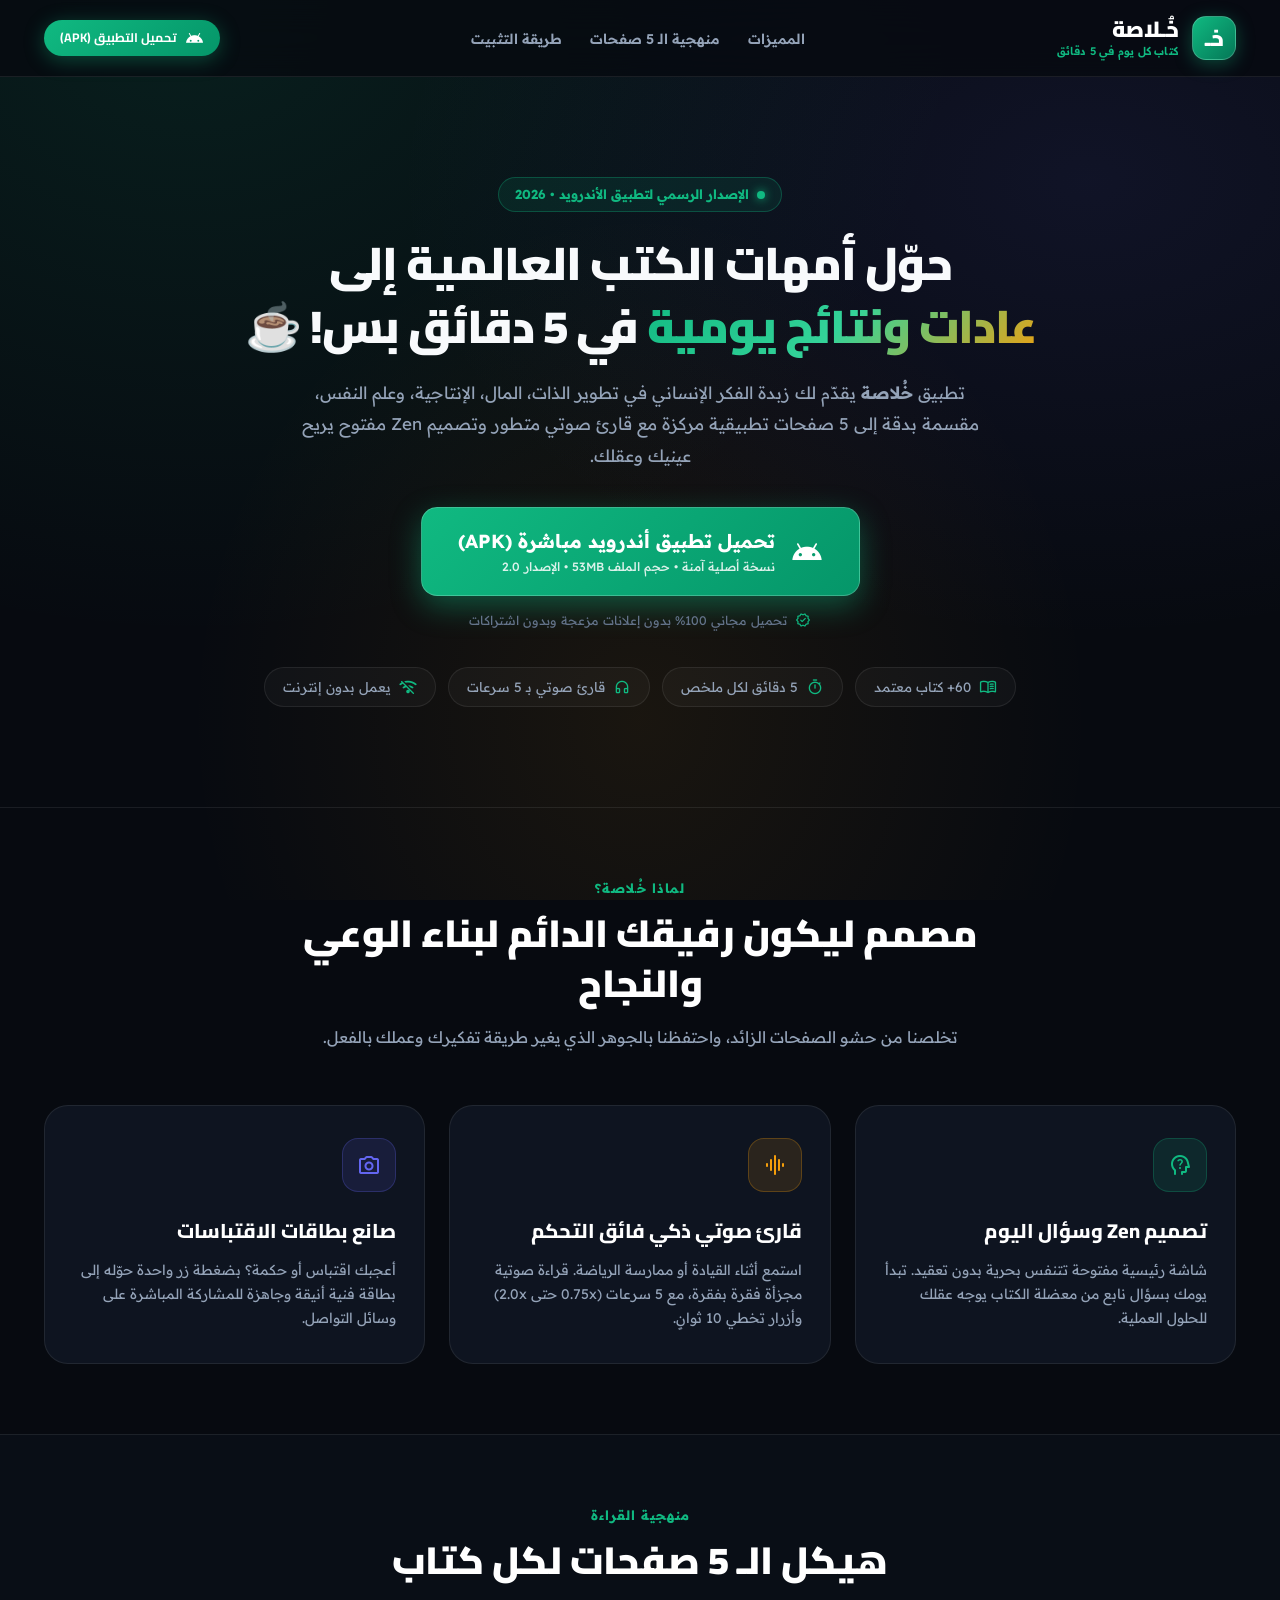
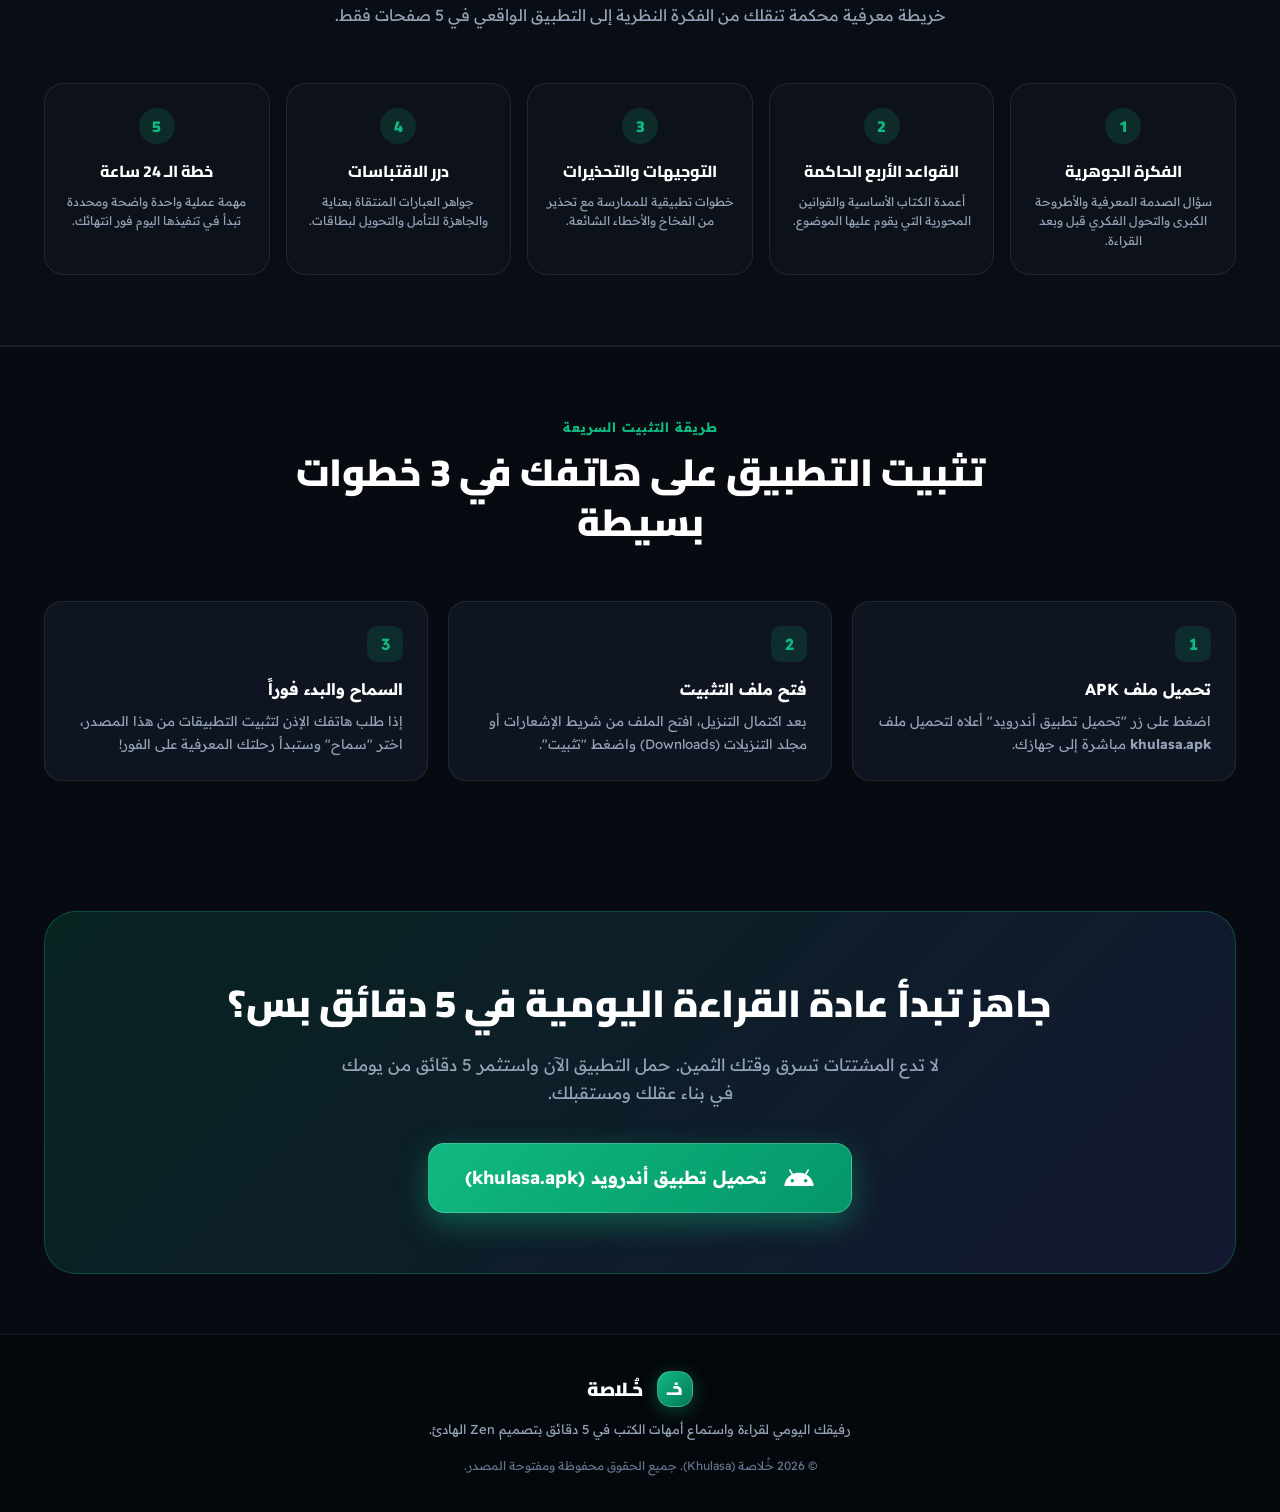
==== commit 8fea7597: "feat: minimal landing page with direct APK download, remove PWA and clean GitHub readme" ====
--- a/landing.html
+++ b/landing.html
@@ -5,37 +5,163 @@
   <meta name="viewport" content="width=device-width, initial-scale=1.0">
   <title>خُـلاصة • رفيقك اليومي لقراءة أمهات الكتب في 5 دقائق</title>
   
-  <!-- Meta tags for SEO & Social Sharing -->
-  <meta name="description" content="منصة وتطبيق خُـلاصة: ملخصات مكثفة لأشهر أمهات الكتب العالمية في 5 صفحات تطبيقية مع قارئ صوتي ذكي بتصميم Zen الهادئ. متاح كـ تطبيق أندرويد وتطبيق ويب PWA.">
-  <meta name="keywords" content="خلاصة, ملخصات كتب, تطوير الذات, قراءة سريعة, كتب صوتية, كتب عربية, العادات الذرية">
+  <!-- SEO & Social Sharing -->
+  <meta name="description" content="تطبيق خُـلاصة: ملخصات مكثفة لأشهر أمهات الكتب العالمية في 5 صفحات تطبيقية مع قارئ صوتي ذكي بتصميم Zen الهادئ. متاح للتحميل المباشر بصيغة APK لأندرويد.">
+  <meta name="keywords" content="خلاصة, تحميل تطبيق خلاصة, ملخصات كتب, كتب صوتية, كتب عربية, تطوير الذات">
   <meta name="theme-color" content="#070a10">
   
-  <!-- Open Graph / Social Media -->
   <meta property="og:type" content="website">
   <meta property="og:title" content="خُـلاصة • كتاب كل يوم في 5 دقائق">
-  <meta property="og:description" content="اقرأ واستمع لأقوى الكتب العالمية في 5 صفحات مركزة وقارئ صوتي متطور.">
+  <meta property="og:description" content="اقرأ واستمع لأقوى الكتب العالمية في 5 صفحات مركزة وقارئ صوتي متطور. حمل تطبيق أندرويد الآن.">
   <meta property="og:image" content="assets/icon-512.png">
   
-  <!-- Favicons & App Icons -->
+  <!-- Favicons -->
   <link rel="icon" type="image/png" sizes="64x64" href="assets/favicon.png">
   <link rel="icon" type="image/png" sizes="192x192" href="assets/icon-192.png">
   <link rel="apple-touch-icon" sizes="192x192" href="assets/icon-192.png">
-  <link rel="manifest" href="manifest.json">
   
   <!-- Google Fonts: Cairo & Readex Pro -->
   <link rel="preconnect" href="https://fonts.googleapis.com">
   <link rel="preconnect" href="https://fonts.gstatic.com" crossorigin>
-  <link href="https://fonts.googleapis.com/css2?family=Cairo:wght@400;500;600;700;800;900&family=Readex+Pro:wght@300;400;500;600;700;800&display=swap" rel="stylesheet">
+  <link href="https://fonts.googleapis.com/css2?family=Cairo:wght@400;600;700;800;900&family=Readex+Pro:wght@300;400;500;600;700&display=swap" rel="stylesheet">
   
   <!-- Google Material Symbols -->
   <link rel="stylesheet" href="https://fonts.googleapis.com/css2?family=Material+Symbols+Rounded:opsz,wght,FILL,GRAD@20..48,100..700,0..1,-50..200" />
   
-  <!-- Landing Page Styles -->
+  <!-- Landing Page Stylesheet -->
   <link rel="stylesheet" href="landing.css">
+  
+  <style>
+    /* Minimal Custom Tweaks */
+    .hero-centered {
+      text-align: center;
+      max-width: 820px;
+      margin: 60px auto 40px auto;
+      display: flex;
+      flex-direction: column;
+      align-items: center;
+    }
+    
+    .hero-centered .hero-title {
+      font-size: 46px;
+      line-height: 1.35;
+      margin-bottom: 20px;
+    }
+    
+    .hero-centered .hero-description {
+      font-size: 17px;
+      color: var(--text-muted);
+      line-height: 1.85;
+      margin-bottom: 36px;
+      max-width: 680px;
+    }
+    
+    .btn-download-hero {
+      display: inline-flex;
+      align-items: center;
+      gap: 16px;
+      padding: 18px 36px;
+      background: linear-gradient(135deg, #10b981 0%, #059669 100%);
+      color: #fff;
+      text-decoration: none;
+      border-radius: 16px;
+      font-weight: 800;
+      font-size: 19px;
+      box-shadow: 0 10px 30px rgba(16, 185, 129, 0.4);
+      transition: all 0.3s ease;
+      border: 1px solid rgba(255, 255, 255, 0.2);
+    }
+    
+    .btn-download-hero:hover {
+      transform: translateY(-3px);
+      box-shadow: 0 16px 40px rgba(16, 185, 129, 0.55);
+      background: linear-gradient(135deg, #34d399 0%, #059669 100%);
+    }
+    
+    .btn-download-hero .material-symbols-rounded {
+      font-size: 32px;
+    }
+    
+    .download-meta-hint {
+      margin-top: 14px;
+      font-size: 12.5px;
+      color: var(--text-dim);
+      display: flex;
+      align-items: center;
+      gap: 8px;
+    }
+
+    .pill-trust-row {
+      display: flex;
+      flex-wrap: wrap;
+      justify-content: center;
+      gap: 12px;
+      margin-top: 36px;
+    }
+    
+    .pill-trust-item {
+      display: flex;
+      align-items: center;
+      gap: 8px;
+      padding: 8px 18px;
+      background: rgba(255, 255, 255, 0.03);
+      border: 1px solid var(--border);
+      border-radius: 99px;
+      font-size: 13.5px;
+      color: var(--text-muted);
+    }
+    
+    .pill-trust-item .material-symbols-rounded {
+      font-size: 18px;
+      color: var(--primary);
+    }
+    
+    .install-steps-grid {
+      display: grid;
+      grid-template-columns: repeat(auto-fit, minmax(260px, 1fr));
+      gap: 20px;
+      margin-top: 32px;
+    }
+    
+    .install-step-card {
+      background: var(--bg-card);
+      border: 1px solid var(--border);
+      border-radius: 18px;
+      padding: 24px;
+      text-align: right;
+      position: relative;
+    }
+    
+    .install-step-number {
+      width: 36px;
+      height: 36px;
+      border-radius: 10px;
+      background: rgba(16, 185, 129, 0.15);
+      color: var(--primary);
+      display: flex;
+      align-items: center;
+      justify-content: center;
+      font-weight: 900;
+      font-size: 16px;
+      margin-bottom: 14px;
+    }
+    
+    @media (max-width: 768px) {
+      .hero-centered .hero-title {
+        font-size: 32px;
+      }
+      .btn-download-hero {
+        width: 100%;
+        justify-content: center;
+        padding: 16px 24px;
+        font-size: 17px;
+      }
+    }
+  </style>
 </head>
 <body>
 
-  <!-- ================= 1. NAVIGATION BAR ================= -->
+  <!-- ================= NAVIGATION BAR ================= -->
   <header class="navbar">
     <div class="container nav-inner">
       <a href="#" class="brand-logo-group">
@@ -48,119 +174,86 @@
 
       <ul class="nav-menu">
         <li><a href="#features" class="nav-link">المميزات</a></li>
-        <li><a href="#philosophy" class="nav-link">فلسفة الـ 5 صفحات</a></li>
-        <li><a href="#live-demo" class="nav-link">تجربة التطبيق</a></li>
-        <li><a href="#catalog" class="nav-link">المكتبة</a></li>
-        <li><a href="#ai-quality" class="nav-link">جودة المحتوى</a></li>
-        <li><a href="#faq" class="nav-link">الأسئلة الشائعة</a></li>
+        <li><a href="#philosophy" class="nav-link">منهجية الـ 5 صفحات</a></li>
+        <li><a href="#installation" class="nav-link">طريقة التثبيت</a></li>
       </ul>
 
       <div class="nav-cta-group">
-        <a href="https://github.com/alamigo282002-eng/kholasa/releases" target="_blank" class="btn btn-sm btn-outline" title="تحميل ملف APK للأندرويد عبر GitHub Releases">
-          <span class="material-symbols-rounded" style="font-size:18px;">android</span>
-          <span>تحميل APK</span>
+        <a href="khulasa.apk" class="btn btn-sm btn-primary" download title="تحميل ملف APK للأندرويد مباشرة">
+          <span class="material-symbols-rounded" style="font-size:19px;">android</span>
+          <span>تحميل التطبيق (APK)</span>
         </a>
-        <a href="app.html" class="btn btn-sm btn-primary">
-          <span class="material-symbols-rounded" style="font-size:18px;">rocket_launch</span>
-          <span>جرّب الويب الآن</span>
+      </div>
+    </div>
+  </header>
+
+  <!-- ================= HERO SECTION (MINIMAL) ================= -->
+  <section class="hero-section" style="padding-top: 40px; padding-bottom: 60px;">
+    <div class="container">
+      <div class="hero-centered">
+        
+        <div class="hero-badge-pill" style="margin-bottom: 20px;">
+          <span class="hero-badge-dot"></span>
+          <span>الإصدار الرسمي لتطبيق الأندرويد • 2026</span>
+        </div>
+
+        <h1 class="hero-title">
+          حوّل أمهات الكتب العالمية إلى <br>
+          <span class="gradient-text">عادات ونتائج يومية</span> في 5 دقائق بس! ☕
+        </h1>
+
+        <p class="hero-description">
+          تطبيق <strong>خُـلاصة</strong> يقدّم لك زبدة الفكر الإنساني في تطوير الذات، المال، الإنتاجية، وعلم النفس، مقسمة بدقة إلى 5 صفحات تطبيقية مركزة مع قارئ صوتي متطور وتصميم Zen مفتوح يريح عينيك وعقلك.
+        </p>
+
+        <!-- Direct Download Button -->
+        <a href="khulasa.apk" class="btn-download-hero" download>
+          <span class="material-symbols-rounded">android</span>
+          <div style="text-align: right;">
+            <div>تحميل تطبيق أندرويد مباشرة (APK)</div>
+            <div style="font-size: 12px; font-weight: 500; opacity: 0.85;">نسخة أصلية آمنة • حجم الملف 53MB • الإصدار 2.0</div>
+          </div>
         </a>
-      </div>
-    </div>
-  </header>
-
-  <!-- ================= 2. HERO SECTION ================= -->
-  <section class="hero-section">
-    <div class="container hero-grid">
-      <div>
-        <div class="hero-badge-pill">
-          <span class="hero-badge-dot"></span>
-          <span>الجيل الجديد من ملخصات الكتب الذكية • 2026</span>
-        </div>
-
-        <h1 class="hero-title">
-          حوّل أمهات الكتب العالمية إلى <span class="gradient-text">عادات ونتائج يومية</span> في 5 دقائق بس! ☕
-        </h1>
-
-        <p class="hero-description">
-          تطبيق <strong>خُـلاصة</strong> يقدم لك زبدة الفكر الإنساني في تطوير الذات، المال، الإنتاجية، وعلم النفس، مقسمة بدقة إلى 5 صفحات تطبيقية مع قارئ صوتي متطور وتصميم Zen مفتوح يريح عينيك وعقلك.
-        </p>
-
-        <div class="hero-actions">
-          <a href="app.html" class="btn btn-lg btn-primary">
-            <span class="material-symbols-rounded">play_circle</span>
-            <span>ابدأ القراءة فوراً (Web PWA)</span>
-          </a>
-          <a href="https://github.com/alamigo282002-eng/kholasa/releases" target="_blank" class="btn btn-lg btn-gold">
-            <span class="material-symbols-rounded">download</span>
-            <span>تحميل تطبيق أندرويد (APK)</span>
-          </a>
-          <a href="https://github.com/alamigo282002-eng/kholasa" target="_blank" class="btn btn-lg btn-outline" title="عرض الكود على GitHub">
-            <span class="material-symbols-rounded">code</span>
-            <span>GitHub</span>
-          </a>
-        </div>
-
-        <!-- Metrics Strip -->
-        <div class="hero-metrics-bar">
-          <div class="metric-item">
-            <span class="metric-number emerald">60+</span>
-            <span class="metric-sub">أشهر الكتب العالمية</span>
-          </div>
-          <div class="metric-item">
-            <span class="metric-number gold">5 د</span>
-            <span class="metric-sub">متوسط وقت القراءة اليومية</span>
-          </div>
-          <div class="metric-item">
-            <span class="metric-number accent">5x</span>
-            <span class="metric-sub">سرعات تحكم بالصوت</span>
-          </div>
-          <div class="metric-item">
-            <span class="metric-number">100%</span>
-            <span class="metric-sub">مجاني ومفتوح المصدر</span>
-          </div>
-        </div>
-      </div>
-
-      <!-- Live Phone Mockup Frame -->
-      <div class="phone-mockup-wrapper" id="live-demo">
-        <div class="phone-glow-effect"></div>
-        
-        <div class="phone-frame">
-          <div class="phone-notch">
-            <div class="phone-speaker-mesh"></div>
-            <div class="phone-camera-lens"></div>
-          </div>
-          
-          <!-- Live Interactive Web App Inside Phone -->
-          <iframe 
-            src="app.html" 
-            class="phone-screen-viewport" 
-            title="معاينة حية لتطبيق خُـلاصة" 
-            loading="lazy">
-          </iframe>
-        </div>
-
-        <div class="phone-overlay-badge">
-          <span style="font-size:22px;">📱</span>
-          <div>
-            <div style="font-size:12px; font-weight:800; color:#fff;">معاينة تفاعلية حية</div>
-            <div style="font-size:10.5px; color:var(--text-muted);">اضغط داخل الهاتف لتجربة التطبيق!</div>
-          </div>
-        </div>
+
+        <div class="download-meta-hint">
+          <span class="material-symbols-rounded" style="font-size:16px; color:var(--primary);">verified</span>
+          <span>تحميل مجاني 100% بدون إعلانات مزعجة وبدون اشتراكات</span>
+        </div>
+
+        <!-- Trust Badges -->
+        <div class="pill-trust-row">
+          <div class="pill-trust-item">
+            <span class="material-symbols-rounded">menu_book</span>
+            <span>60+ كتاب معتمد</span>
+          </div>
+          <div class="pill-trust-item">
+            <span class="material-symbols-rounded">timer</span>
+            <span>5 دقائق لكل ملخص</span>
+          </div>
+          <div class="pill-trust-item">
+            <span class="material-symbols-rounded">headphones</span>
+            <span>قارئ صوتي بـ 5 سرعات</span>
+          </div>
+          <div class="pill-trust-item">
+            <span class="material-symbols-rounded">wifi_off</span>
+            <span>يعمل بدون إنترنت</span>
+          </div>
+        </div>
+
       </div>
     </div>
   </section>
 
-  <!-- ================= 3. CORE FEATURES ================= -->
-  <section class="features-section" id="features">
+  <!-- ================= CORE FEATURES (MINIMAL) ================= -->
+  <section class="features-section" id="features" style="padding: 70px 0; border-top: 1px solid var(--border);">
     <div class="container">
       <div class="section-header-center">
         <span class="section-tag">لماذا خُـلاصة؟</span>
-        <h2 class="section-heading">صُمم ليكون رفيقك اليومي الدائم في بناء الوعي والنجاح</h2>
-        <p class="section-subtext">تخلصنا من حشو الكتب الطويلة والواجهات المربكة، واحتفظنا بالجوهر العملي الذي يغير يومك بالفعل.</p>
-      </div>
-
-      <div class="features-grid">
+        <h2 class="section-heading">مصمم ليكون رفيقك الدائم لبناء الوعي والنجاح</h2>
+        <p class="section-subtext">تخلصنا من حشو الصفحات الزائد، واحتفظنا بالجوهر الذي يغير طريقة تفكيرك وعملك بالفعل.</p>
+      </div>
+
+      <div class="features-grid" style="grid-template-columns: repeat(auto-fit, minmax(320px, 1fr));">
         <!-- Feature 1 -->
         <div class="feature-card">
           <div class="feature-icon-box emerald">
@@ -168,7 +261,7 @@
           </div>
           <h3 class="feature-card-title">تصميم Zen وسؤال اليوم</h3>
           <p class="feature-card-desc">
-            شاشة رئيسية مفتوحة تتنفس بحرية بدون مربعات زجاجية مقيدة. تبدأ يومك بسؤال فلسفي أو عملي صادم يستفز فضولك ويوجه تركيزك للحل.
+            شاشة رئيسية مفتوحة تتنفس بحرية بدون تعقيد. تبدأ يومك بسؤال نابع من معضلة الكتاب يوجه عقلك للحلول العملية.
           </p>
         </div>
 
@@ -179,337 +272,132 @@
           </div>
           <h3 class="feature-card-title">قارئ صوتي ذكي فائق التحكم</h3>
           <p class="feature-card-desc">
-            استمع أثناء القيادة أو الرياضة. قراءة مجزأة فقرة بفقرة تمنع الانقطاع، مع 5 سرعات (0.75x حتى 2.0x)، مزلاق لنبرة الصوت، وأزرار تخطي 10 ثوانٍ.
+            استمع أثناء القيادة أو ممارسة الرياضة. قراءة صوتية مجزأة فقرة بفقرة، مع 5 سرعات (0.75x حتى 2.0x) وأزرار تخطي 10 ثوانٍ.
           </p>
         </div>
 
         <!-- Feature 3 -->
         <div class="feature-card">
           <div class="feature-icon-box accent">
-            <span class="material-symbols-rounded">shield</span>
-          </div>
-          <h3 class="feature-card-title">أمان المحتوى وتقييم الذكاء الاصطناعي</h3>
-          <p class="feature-card-desc">
-            فلتر ذكي ثنائي اللغة ينقي الملخصات من أي ألفاظ مسيئة أو تمويه بالتشكيل والتطويل، مع تدقيق اكتمال الصفحات وخيار التجاوز المباشر للمشرف.
-          </p>
-        </div>
-
-        <!-- Feature 4 -->
-        <div class="feature-card">
-          <div class="feature-icon-box gold">
             <span class="material-symbols-rounded">photo_camera</span>
           </div>
           <h3 class="feature-card-title">صانع بطاقات الاقتباسات</h3>
           <p class="feature-card-desc">
-            أعجبك سطر أو حكمة؟ بضغطة زر واحدة حوّلها إلى بطاقة فنية راقية بتدرجات أنيقة جاهزة للتنزيل أو النشر المباشر على إنستجرام وتيك توك.
-          </p>
-        </div>
-
-        <!-- Feature 5 -->
-        <div class="feature-card">
-          <div class="feature-icon-box emerald">
-            <span class="material-symbols-rounded">local_fire_department</span>
-          </div>
-          <h3 class="feature-card-title">تحدي الستريك والروح الودودة</h3>
-          <p class="feature-card-desc">
-            رسائل تشجيعية باللهجة العامية المصرية الدافئة تحتفل بإنجازك اليومي، ونظام ستريك يشجعك ألا تقطع سلسلتك المعرفية أبداً!
-          </p>
-        </div>
-
-        <!-- Feature 6 -->
-        <div class="feature-card">
-          <div class="feature-icon-box accent">
-            <span class="material-symbols-rounded">cloud_sync</span>
-          </div>
-          <h3 class="feature-card-title">تزامن سحابي فوري بدون إنترنت</h3>
-          <p class="feature-card-desc">
-            تحديث كتاب اليوم يومياً من السحابة (Firebase Firestore)، مع تخزين محلي يعمل 100% بدون إنترنت في أي وقت وفي أي مكان.
+            أعجبك اقتباس أو حكمة؟ بضغطة زر واحدة حوّله إلى بطاقة فنية أنيقة وجاهزة للمشاركة المباشرة على وسائل التواصل.
           </p>
         </div>
       </div>
     </div>
   </section>
 
-  <!-- ================= 4. THE 5-PAGE PHILOSOPHY ================= -->
-  <section class="philosophy-section" id="philosophy">
+  <!-- ================= THE 5-PAGE PHILOSOPHY ================= -->
+  <section class="philosophy-section" id="philosophy" style="padding: 70px 0; background: rgba(14, 20, 32, 0.4); border-top: 1px solid var(--border);">
     <div class="container">
       <div class="section-header-center">
-        <span class="section-tag">منهجية القراءة المركزة</span>
-        <h2 class="section-heading">هيكل الـ 5 صفحات: كيف نلخص الكتاب في 5 دقائق؟</h2>
-        <p class="section-subtext">كل صفحة مصممة لتؤدي مهمة إدراكية وعملية محددة تنقلك من المعرفة النظرية إلى التطبيق الواقعي.</p>
+        <span class="section-tag">منهجية القراءة</span>
+        <h2 class="section-heading">هيكل الـ 5 صفحات لكل كتاب</h2>
+        <p class="section-subtext">خريطة معرفية محكمة تنقلك من الفكرة النظرية إلى التطبيق الواقعي في 5 صفحات فقط.</p>
       </div>
 
       <div class="pages-stepper-grid">
-        <!-- Page 1 -->
         <div class="stepper-card">
           <div class="step-num-badge">1</div>
           <h4 class="step-card-title">الفكرة الجوهرية</h4>
           <p class="step-card-desc">سؤال الصدمة المعرفية والأطروحة الكبرى والتحول الفكري قبل وبعد القراءة.</p>
         </div>
 
-        <!-- Page 2 -->
         <div class="stepper-card">
           <div class="step-num-badge">2</div>
-          <h4 class="step-card-title">القواعد الـ 4 الحاكمة</h4>
-          <p class="step-card-desc">أربعة قوانين ذهبية تفسر آلية تطبيق موضوع الكتاب بلغة مكثفة ومباشرة.</p>
-        </div>
-
-        <!-- Page 3 -->
+          <h4 class="step-card-title">القواعد الأربع الحاكمة</h4>
+          <p class="step-card-desc">أعمدة الكتاب الأساسية والقوانين المحورية التي يقوم عليها الموضوع.</p>
+        </div>
+
         <div class="stepper-card">
           <div class="step-num-badge">3</div>
           <h4 class="step-card-title">التوجيهات والتحذيرات</h4>
-          <p class="step-card-desc">3 خطوات عملية للتنفيذ الحقيقي وتنبيه من فخاخ التفكير والأخطاء الشائعة.</p>
-        </div>
-
-        <!-- Page 4 -->
+          <p class="step-card-desc">خطوات تطبيقية للممارسة مع تحذير من الفخاخ والأخطاء الشائعة.</p>
+        </div>
+
         <div class="stepper-card">
           <div class="step-num-badge">4</div>
           <h4 class="step-card-title">درر الاقتباسات</h4>
-          <p class="step-card-desc">أقوى الكلمات الصادمة التي قالها الكاتب، جاهزة للتأمل والحفظ والمشاركة.</p>
-        </div>
-
-        <!-- Page 5 -->
+          <p class="step-card-desc">جواهر العبارات المنتقاة بعناية والجاهزة للتأمل والتحويل لبطاقات.</p>
+        </div>
+
         <div class="stepper-card">
           <div class="step-num-badge">5</div>
           <h4 class="step-card-title">خطة الـ 24 ساعة</h4>
-          <p class="step-card-desc">ما الذي ستفعله اليوم تحديداً؟ خطوات فورية تقيس تطبيقك العملي وليس مجرد القراءة.</p>
+          <p class="step-card-desc">مهمة عملية واحدة واضحة ومحددة تبدأ في تنفيذها اليوم فور انتهائك.</p>
         </div>
       </div>
     </div>
   </section>
 
-  <!-- ================= 5. CURATED CATALOG HIGHLIGHTS ================= -->
-  <section class="books-section" id="catalog">
+  <!-- ================= INSTALLATION GUIDE ================= -->
+  <section class="features-section" id="installation" style="padding: 70px 0; border-top: 1px solid var(--border);">
     <div class="container">
       <div class="section-header-center">
-        <span class="section-tag">كتالوج المعرفة العالمي</span>
-        <h2 class="section-heading">أمهات الكتب العالمية بانتظارك</h2>
-        <p class="section-subtext">أكثر من 60 كتاباً من الكتب الأكثر مبيعاً وتأثيراً في التاريخ، مترجمة ومجهزة للمعاينة الفورية.</p>
-      </div>
-
-      <div class="books-slider-grid">
-        <!-- Book 1 -->
-        <div class="book-landing-card">
-          <div class="book-landing-cover">
-            <img src="https://books.google.com/books/content?id=fFCtDwAAQBAJ&printsec=frontcover&img=1&zoom=1&edge=curl&source=gbs_api" alt="العادات الذرية">
-            <span class="book-landing-badge">5 صفحات</span>
-          </div>
-          <div class="book-landing-info">
-            <span class="book-landing-category">تطوير الذات والعادات</span>
-            <h4 class="book-landing-title">العادات الذرية</h4>
-            <div class="book-landing-author">👤 جيمس كلير</div>
-            <p class="book-landing-desc">كيف تبني عادات حسنة وتتخلص من العادات السيئة عبر تحسينات يومية بنسبة 1% تصنع المعجزات.</p>
-            <a href="app.html" class="btn btn-sm btn-outline">اقرأ الملخص 🚀</a>
-          </div>
-        </div>
-
-        <!-- Book 2 -->
-        <div class="book-landing-card">
-          <div class="book-landing-cover">
-            <img src="https://books.google.com/books/content?id=5X1fDwAAQBAJ&printsec=frontcover&img=1&zoom=1&edge=curl&source=gbs_api" alt="العادات السبع">
-            <span class="book-landing-badge">5 صفحات</span>
-          </div>
-          <div class="book-landing-info">
-            <span class="book-landing-category">القيادة والفعالية</span>
-            <h4 class="book-landing-title">العادات السبع للناس الأكثر فعالية</h4>
-            <div class="book-landing-author">👤 ستيفن كوفي</div>
-            <p class="book-landing-desc">المنهج المتكامل للانتقال من الاعتمادية على الآخرين إلى الاستقلال الذاتي ثم النجاح التشاركي.</p>
-            <a href="app.html" class="btn btn-sm btn-outline">اقرأ الملخص 🚀</a>
-          </div>
-        </div>
-
-        <!-- Book 3 -->
-        <div class="book-landing-card">
-          <div class="book-landing-cover">
-            <img src="https://books.google.com/books/content?id=L8Y4DwAAQBAJ&printsec=frontcover&img=1&zoom=1&edge=curl&source=gbs_api" alt="الأب الغني والأب الفقير">
-            <span class="book-landing-badge">5 صفحات</span>
-          </div>
-          <div class="book-landing-info">
-            <span class="book-landing-category">المال والاستثمار</span>
-            <h4 class="book-landing-title">الأب الغني والأب الفقير</h4>
-            <div class="book-landing-author">👤 روبرت كيوساكي</div>
-            <p class="book-landing-desc">ما يعلمه الأثرياء لأبنائهم عن المال والأصول المالية والاستثمار ولا يتعلمه أبناء الطبقة الوسطى.</p>
-            <a href="app.html" class="btn btn-sm btn-outline">اقرأ الملخص 🚀</a>
-          </div>
-        </div>
-
-        <!-- Book 4 -->
-        <div class="book-landing-card">
-          <div class="book-landing-cover">
-            <img src="https://books.google.com/books/content?id=rG3sDwAAQBAJ&printsec=frontcover&img=1&zoom=1&source=gbs_api" alt="العمل العميق">
-            <span class="book-landing-badge">5 صفحات</span>
-          </div>
-          <div class="book-landing-info">
-            <span class="book-landing-category">الإنتاجية والتركيز</span>
-            <h4 class="book-landing-title">العمل العميق (Deep Work)</h4>
-            <div class="book-landing-author">👤 كال نيوبورت</div>
-            <p class="book-landing-desc">قواعد للنجاح في عالم مليء بالمشتتات وكيفية إتقان التركيز المكثف لإنتاج أعمال استثنائية.</p>
-            <a href="app.html" class="btn btn-sm btn-outline">اقرأ الملخص 🚀</a>
-          </div>
-        </div>
-      </div>
-
-      <div style="text-align: center; margin-top: 36px;">
-        <a href="app.html" class="btn btn-primary">تصفح كافة الـ 60+ كتاباً في التطبيق 📚</a>
+        <span class="section-tag">طريقة التثبيت السريعة</span>
+        <h2 class="section-heading">تثبيت التطبيق على هاتفك في 3 خطوات بسيطة</h2>
+      </div>
+
+      <div class="install-steps-grid">
+        <div class="install-step-card">
+          <div class="install-step-number">1</div>
+          <h4 style="font-size:16px; font-weight:800; margin-bottom:8px; color:#fff;">تحميل ملف APK</h4>
+          <p style="font-size:13.5px; color:var(--text-muted); line-height:1.7;">
+            اضغط على زر "تحميل تطبيق أندرويد" أعلاه لتحميل ملف <strong>khulasa.apk</strong> مباشرة إلى جهازك.
+          </p>
+        </div>
+
+        <div class="install-step-card">
+          <div class="install-step-number">2</div>
+          <h4 style="font-size:16px; font-weight:800; margin-bottom:8px; color:#fff;">فتح ملف التثبيت</h4>
+          <p style="font-size:13.5px; color:var(--text-muted); line-height:1.7;">
+            بعد اكتمال التنزيل، افتح الملف من شريط الإشعارات أو مجلد التنزيلات (Downloads) واضغط "تثبيت".
+          </p>
+        </div>
+
+        <div class="install-step-card">
+          <div class="install-step-number">3</div>
+          <h4 style="font-size:16px; font-weight:800; margin-bottom:8px; color:#fff;">السماح والبدء فوراً</h4>
+          <p style="font-size:13.5px; color:var(--text-muted); line-height:1.7;">
+            إذا طلب هاتفك الإذن لتثبيت التطبيقات من هذا المصدر، اختر "سماح" وستبدأ رحلتك المعرفية على الفور!
+          </p>
+        </div>
       </div>
     </div>
   </section>
 
-  <!-- ================= 6. AI QUALITY & CONTENT STANDARDS ================= -->
-  <section class="features-section" id="ai-quality" style="background: rgba(14, 20, 32, 0.4); border-top: 1px solid var(--border);">
+  <!-- ================= FINAL DOWNLOAD CTA ================= -->
+  <section class="cta-banner-section" style="padding: 60px 0;">
     <div class="container">
-      <div class="hero-grid" style="align-items: center;">
-        <div>
-          <span class="section-tag">معايير الذكاء الاصطناعي والجودة</span>
-          <h2 class="section-heading">تلخيص ذكي فائق الدقة مع تدقيق صارم للجودة ⚡</h2>
-          <p class="section-subtext" style="margin-bottom: 24px;">
-            كل ملخص في خُـلاصة يمر بمراحل دقيقة من المعالجة والتقييم اللغوي والفكري لضمان تقديم زبدة الفكر الإنساني بأعلى مستويات الجودة والسلامة المعرفية.
-          </p>
-
-          <ul style="list-style: none; display: flex; flex-direction: column; gap: 12px; margin-bottom: 30px;">
-            <li style="display: flex; align-items: center; gap: 10px; font-size: 14.5px;">
-              <span class="material-symbols-rounded text-emerald" style="color:var(--primary);">check_circle</span>
-              <span><strong>استخلاص أمهات الكتب:</strong> صياغة عربية بليغة وسلسة بدون حشو أو تعقيد.</span>
-            </li>
-            <li style="display: flex; align-items: center; gap: 10px; font-size: 14.5px;">
-              <span class="material-symbols-rounded text-emerald" style="color:var(--primary);">check_circle</span>
-              <span><strong>تقييم AI صارم:</strong> فحص جودة واكتمال محاور الـ 5 صفحات قبل الاعتماد.</span>
-            </li>
-            <li style="display: flex; align-items: center; gap: 10px; font-size: 14.5px;">
-              <span class="material-symbols-rounded text-emerald" style="color:var(--primary);">check_circle</span>
-              <span><strong>فلتر الألفاظ وحماية المحتوى:</strong> تنقية كاملة لضمان بيئة قراءة نقية ومناسبة للجميع.</span>
-            </li>
-          </ul>
-
-          <a href="app.html" class="btn btn-gold">
-            <span class="material-symbols-rounded">menu_book</span>
-            <span>استكشف مكتبة الملخصات الذكية</span>
+      <div class="cta-box" style="text-align: center;">
+        <h2>جاهز تبدأ عادة القراءة اليومية في 5 دقائق بس؟</h2>
+        <p>لا تدع المشتتات تسرق وقتك الثمين. حمل التطبيق الآن واستثمر 5 دقائق من يومك في بناء عقلك ومستقبلك.</p>
+        
+        <div style="margin-top: 28px;">
+          <a href="khulasa.apk" class="btn-download-hero" download>
+            <span class="material-symbols-rounded">android</span>
+            <span style="font-size:18px;">تحميل تطبيق أندرويد (khulasa.apk)</span>
           </a>
         </div>
-
-        <div style="background: var(--bg-card); border: 1px solid var(--border); border-radius: 24px; padding: 24px; box-shadow: 0 20px 50px rgba(0,0,0,0.6);">
-          <div style="display:flex; justify-content:space-between; align-items:center; margin-bottom:16px; border-bottom:1px solid var(--border); padding-bottom:12px;">
-            <strong style="color:var(--primary); font-size:14px;">محرك التلخيص والتقييم الذكي</strong>
-            <span style="font-size:11px; background:rgba(16,185,129,0.15); color:var(--primary); padding:3px 8px; border-radius:6px;">جاهز وفوري ⚡</span>
-          </div>
-          <p style="font-size:13px; color:var(--text-muted); line-height:1.7; margin-bottom:16px;">
-            تصميم منهجي يوزع محتوى الكتاب على 5 صفحات مترابطة: الفكرة الجوهرية، القواعد الحاكمة، التوجيهات التطبيقية، الاقتباسات الذهبية، وخطة الـ 24 ساعة للعمل الفوري.
-          </p>
-          <div style="display:grid; grid-template-columns:1fr 1fr; gap:10px;">
-            <div style="background:rgba(255,255,255,0.03); padding:12px; border-radius:12px; text-align:center;">
-              <div style="font-size:20px; font-weight:900; color:var(--gold);">60+</div>
-              <div style="font-size:11px; color:var(--text-muted);">كتاب معتمد بالكتالوج</div>
-            </div>
-            <div style="background:rgba(255,255,255,0.03); padding:12px; border-radius:12px; text-align:center;">
-              <div style="font-size:20px; font-weight:900; color:var(--primary);">5 د</div>
-              <div style="font-size:11px; color:var(--text-muted);">زمن القراءة اليومية</div>
-            </div>
-          </div>
-        </div>
       </div>
     </div>
   </section>
 
-  <!-- ================= 7. FAQ SECTION ================= -->
-  <section class="features-section" id="faq">
-    <div class="container" style="max-width: 800px;">
-      <div class="section-header-center">
-        <span class="section-tag">الأسئلة المتكررة</span>
-        <h2 class="section-heading">كل ما تحتاج معرفته عن خُـلاصة</h2>
-      </div>
-
-      <div style="display: flex; flex-direction: column; gap: 16px;">
-        <div class="feature-card" style="padding: 24px;">
-          <h4 style="font-size:17px; color:#fff; font-weight:800; margin-bottom:8px;">هل تطبيق خُـلاصة مجاني؟</h4>
-          <p style="font-size:14px; color:var(--text-muted); line-height:1.7;">
-            نعم، التطبيق مجاني 100% ومفتوح المصدر على GitHub. يمكنك قراءة كافة الملخصات اليومية واستخدام القارئ الصوتي وصانع البطاقات بدون أي رسوم.
-          </p>
-        </div>
-
-        <div class="feature-card" style="padding: 24px;">
-          <h4 style="font-size:17px; color:#fff; font-weight:800; margin-bottom:8px;">كيف يعمل القارئ الصوتي في التطبيق؟</h4>
-          <p style="font-size:14px; color:var(--text-muted); line-height:1.7;">
-            يستخدم التطبيق أحدث محركات تحويل النص إلى كلام (TTS) باللغة العربية مع دعم ضبط سرعة القراءة (0.75x - 2.0x)، نبرة الصوت، وأزرار التقديم والتأخير لفقرات سابقة.
-          </p>
-        </div>
-
-        <div class="feature-card" style="padding: 24px;">
-          <h4 style="font-size:17px; color:#fff; font-weight:800; margin-bottom:8px;">كيف أثبت التطبيق على هاتفي؟</h4>
-          <p style="font-size:14px; color:var(--text-muted); line-height:1.7;">
-            يمكنك إما تنزيل ملف التطبيق المباشر <strong>khulasa.apk</strong> وتثبيته على أندرويد، أو فتح نسخة الويب في متصفحك والضغط على "إضافة إلى الشاشة الرئيسية" ليعمل كتطبيق PWA أصلي.
-          </p>
-        </div>
-      </div>
-    </div>
-  </section>
-
-  <!-- ================= 8. FINAL CTA BANNER ================= -->
-  <section class="cta-banner-section">
-    <div class="container">
-      <div class="cta-box">
-        <h2>جاهز تبدأ عادة القراءة اليومية في 5 دقائق بس؟</h2>
-        <p>لا تدع المشتتات تسرق وقتك. ابدأ اليوم ملخص كتاب يغير طريقة تفكيرك وعملك وعلاقاتك للأفضل.</p>
-        
-        <div class="cta-buttons-row">
-          <a href="app.html" class="btn btn-lg btn-primary">
-            <span class="material-symbols-rounded">rocket_launch</span>
-            <span>ابدأ القراءة فوراً في المتصفح</span>
-          </a>
-          <a href="https://github.com/alamigo282002-eng/kholasa/releases" target="_blank" class="btn btn-lg btn-gold">
-            <span class="material-symbols-rounded">android</span>
-            <span>تحميل تطبيق أندرويد (APK)</span>
-          </a>
-        </div>
-      </div>
-    </div>
-  </section>
-
-  <!-- ================= 9. FOOTER ================= -->
-  <footer class="footer">
-    <div class="container">
-      <div class="footer-grid">
-        <div>
-          <div class="brand-logo-group" style="margin-bottom:14px;">
-            <div class="brand-badge-icon">خـ</div>
-            <div class="brand-name">خُـلاصة</div>
-          </div>
-          <p style="font-size:13.5px; color:var(--text-muted); line-height:1.7; max-width:320px;">
-            المنصة الذكية لتلخيص أمهات الكتب في 5 صفحات مركزة وتطبيق عملي يومي.
-          </p>
-        </div>
-
-        <div>
-          <h5 class="footer-col-title">التطبيق</h5>
-          <ul class="footer-links">
-            <li><a href="app.html" class="footer-link">تطبيق الويب (PWA)</a></li>
-            <li><a href="https://github.com/alamigo282002-eng/kholasa/releases" target="_blank" class="footer-link">تحميل ملف أندرويد (APK)</a></li>
-            <li><a href="#catalog" class="footer-link">كتالوج الكتب</a></li>
-            <li><a href="#philosophy" class="footer-link">منهجية الـ 5 صفحات</a></li>
-          </ul>
-        </div>
-
-        <div>
-          <h5 class="footer-col-title">المشروع والتوثيق</h5>
-          <ul class="footer-links">
-            <li><a href="#ai-quality" class="footer-link">جودة الذكاء الاصطناعي</a></li>
-            <li><a href="https://github.com/alamigo282002-eng/kholasa" target="_blank" class="footer-link">مستودع GitHub</a></li>
-            <li><a href="https://github.com/alamigo282002-eng/kholasa/releases" target="_blank" class="footer-link">إصدارات التطبيق Releases</a></li>
-          </ul>
-        </div>
-
-        <div>
-          <h5 class="footer-col-title">المطور والترخيص</h5>
-          <ul class="footer-links">
-            <li><span style="color:var(--text-muted); font-size:13px;">المطور: alamigo282002-eng</span></li>
-            <li><span style="color:var(--text-muted); font-size:13px;">الترخيص: مفتوح المصدر (MIT)</span></li>
-            <li><span style="color:var(--text-muted); font-size:13px;">الإصدار: v2.0 Luxury Edition</span></li>
-          </ul>
-        </div>
-      </div>
-
-      <div class="footer-bottom">
-        <div>© 2026 خُـلاصة (Khulasa). جميع الحقوق محفوظة ومفتوحة المصدر.</div>
-        <div>صُنع بشغف لخدمة القارئ العربي في كل مكان ❤️</div>
+  <!-- ================= MINIMAL FOOTER ================= -->
+  <footer class="footer" style="border-top: 1px solid var(--border); padding: 36px 0;">
+    <div class="container" style="text-align: center;">
+      <div class="brand-logo-group" style="justify-content: center; margin-bottom: 12px;">
+        <div class="brand-badge-icon" style="width:36px; height:36px; font-size:18px;">خـ</div>
+        <div class="brand-name" style="font-size:19px;">خُـلاصة</div>
+      </div>
+      <p style="font-size: 13px; color: var(--text-muted); margin-bottom: 16px;">
+        رفيقك اليومي لقراءة واستماع أمهات الكتب في 5 دقائق بتصميم Zen الهادئ.
+      </p>
+      <div style="font-size: 12px; color: var(--text-dim);">
+        © 2026 خُـلاصة (Khulasa). جميع الحقوق محفوظة ومفتوحة المصدر.
       </div>
     </div>
   </footer>
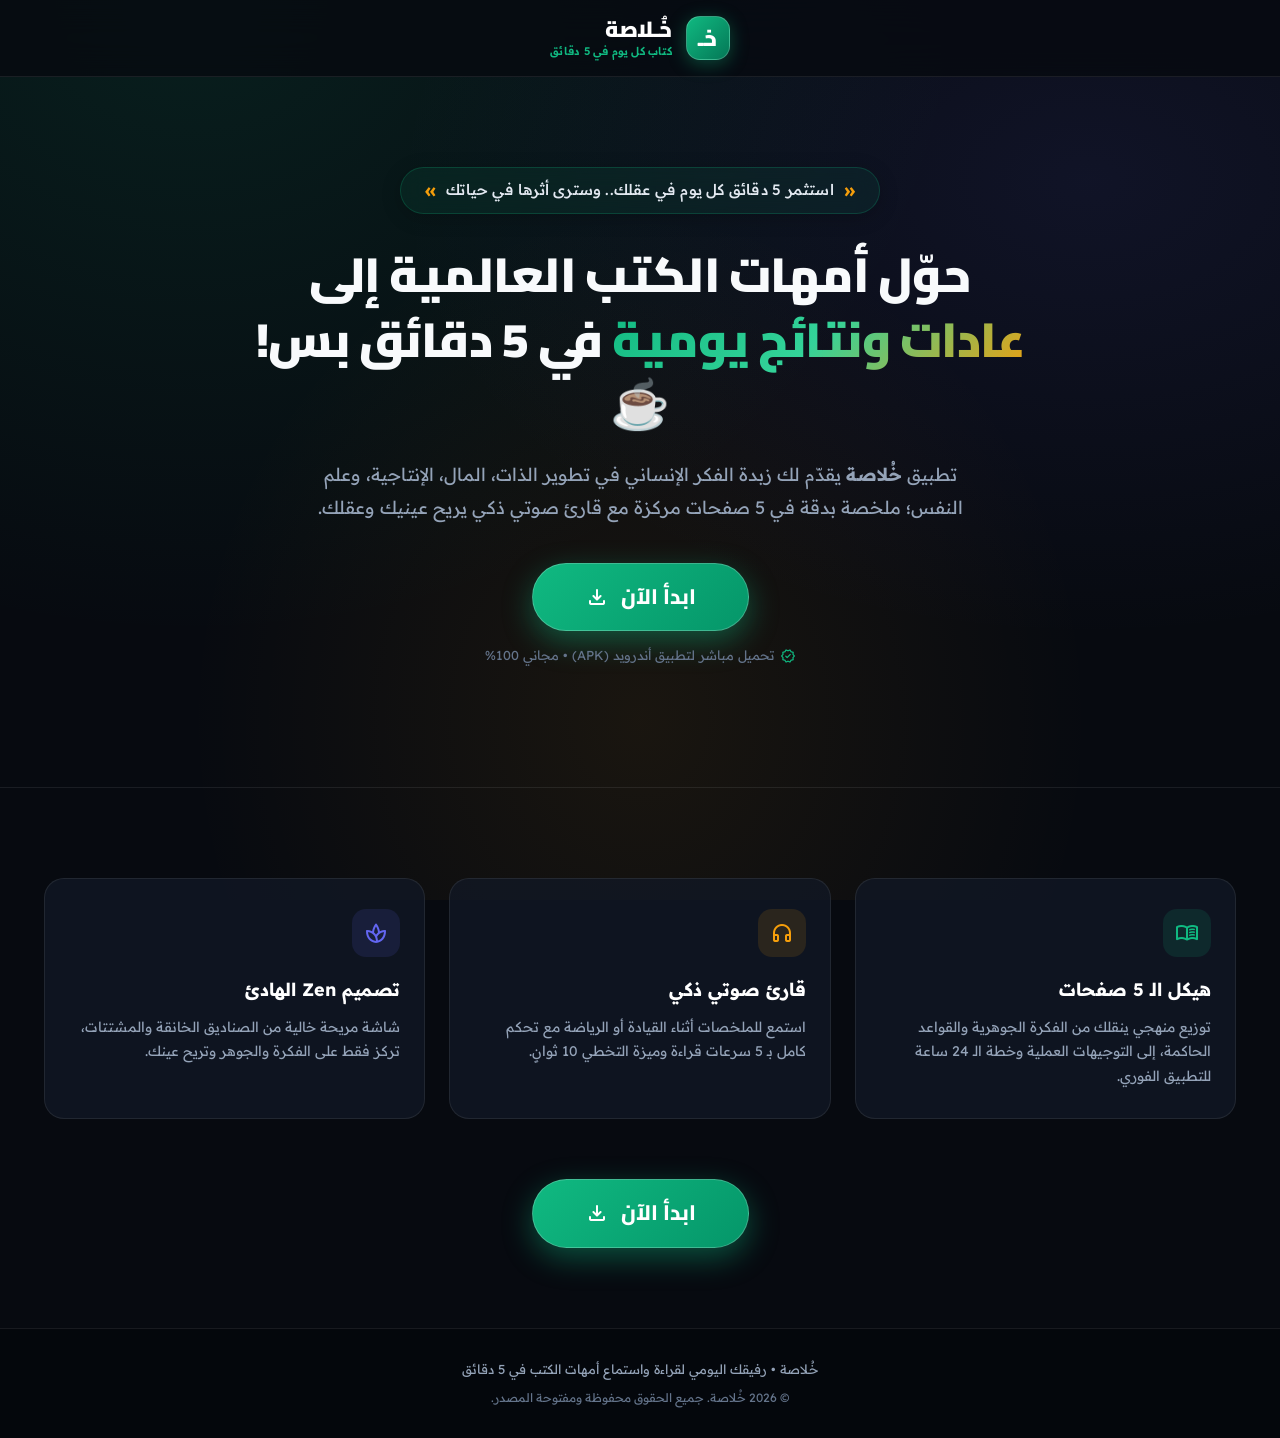
==== commit f0627b2d: "feat: ultra-clean minimal landing page with top quote and concise Start Now button" ====
--- a/landing.html
+++ b/landing.html
@@ -3,16 +3,15 @@
 <head>
   <meta charset="UTF-8">
   <meta name="viewport" content="width=device-width, initial-scale=1.0">
-  <title>خُـلاصة • رفيقك اليومي لقراءة أمهات الكتب في 5 دقائق</title>
+  <title>خُـلاصة • كتاب كل يوم في 5 دقائق</title>
   
   <!-- SEO & Social Sharing -->
   <meta name="description" content="تطبيق خُـلاصة: ملخصات مكثفة لأشهر أمهات الكتب العالمية في 5 صفحات تطبيقية مع قارئ صوتي ذكي بتصميم Zen الهادئ. متاح للتحميل المباشر بصيغة APK لأندرويد.">
-  <meta name="keywords" content="خلاصة, تحميل تطبيق خلاصة, ملخصات كتب, كتب صوتية, كتب عربية, تطوير الذات">
   <meta name="theme-color" content="#070a10">
   
   <meta property="og:type" content="website">
   <meta property="og:title" content="خُـلاصة • كتاب كل يوم في 5 دقائق">
-  <meta property="og:description" content="اقرأ واستمع لأقوى الكتب العالمية في 5 صفحات مركزة وقارئ صوتي متطور. حمل تطبيق أندرويد الآن.">
+  <meta property="og:description" content="اقرأ واستمع لأقوى الكتب العالمية في 5 صفحات مركزة وقارئ صوتي متطور.">
   <meta property="og:image" content="assets/icon-512.png">
   
   <!-- Favicons -->
@@ -23,7 +22,7 @@
   <!-- Google Fonts: Cairo & Readex Pro -->
   <link rel="preconnect" href="https://fonts.googleapis.com">
   <link rel="preconnect" href="https://fonts.gstatic.com" crossorigin>
-  <link href="https://fonts.googleapis.com/css2?family=Cairo:wght@400;600;700;800;900&family=Readex+Pro:wght@300;400;500;600;700&display=swap" rel="stylesheet">
+  <link href="https://fonts.googleapis.com/css2?family=Cairo:wght@600;700;800;900&family=Readex+Pro:wght@300;400;500;600;700&display=swap" rel="stylesheet">
   
   <!-- Google Material Symbols -->
   <link rel="stylesheet" href="https://fonts.googleapis.com/css2?family=Material+Symbols+Rounded:opsz,wght,FILL,GRAD@20..48,100..700,0..1,-50..200" />
@@ -32,138 +31,155 @@
   <link rel="stylesheet" href="landing.css">
   
   <style>
-    /* Minimal Custom Tweaks */
+    /* Ultra-Clean Minimal Zen Styles */
     .hero-centered {
       text-align: center;
       max-width: 820px;
-      margin: 60px auto 40px auto;
+      margin: 70px auto 60px auto;
       display: flex;
       flex-direction: column;
       align-items: center;
     }
     
+    .zen-quote {
+      display: inline-flex;
+      align-items: center;
+      gap: 10px;
+      padding: 10px 24px;
+      background: rgba(16, 185, 129, 0.08);
+      border: 1px solid rgba(16, 185, 129, 0.22);
+      border-radius: 99px;
+      color: #e2e8f0;
+      font-size: 15px;
+      font-weight: 500;
+      margin-bottom: 28px;
+      letter-spacing: 0.2px;
+      backdrop-filter: blur(12px);
+      box-shadow: 0 4px 20px rgba(0, 0, 0, 0.2);
+    }
+    
+    .zen-quote .quote-symbol {
+      color: var(--gold);
+      font-size: 20px;
+      font-weight: 900;
+      line-height: 1;
+    }
+    
     .hero-centered .hero-title {
-      font-size: 46px;
+      font-size: 48px;
       line-height: 1.35;
-      margin-bottom: 20px;
+      margin-bottom: 22px;
+      font-weight: 900;
+      letter-spacing: -0.5px;
     }
     
     .hero-centered .hero-description {
-      font-size: 17px;
+      font-size: 18px;
       color: var(--text-muted);
       line-height: 1.85;
-      margin-bottom: 36px;
-      max-width: 680px;
-    }
-    
-    .btn-download-hero {
+      margin-bottom: 38px;
+      max-width: 650px;
+    }
+    
+    .btn-start-now {
       display: inline-flex;
       align-items: center;
-      gap: 16px;
-      padding: 18px 36px;
+      justify-content: center;
+      gap: 12px;
+      padding: 16px 52px;
       background: linear-gradient(135deg, #10b981 0%, #059669 100%);
-      color: #fff;
+      color: #ffffff;
       text-decoration: none;
-      border-radius: 16px;
+      border-radius: 99px;
+      font-family: var(--font-brand);
       font-weight: 800;
-      font-size: 19px;
+      font-size: 21px;
       box-shadow: 0 10px 30px rgba(16, 185, 129, 0.4);
-      transition: all 0.3s ease;
-      border: 1px solid rgba(255, 255, 255, 0.2);
-    }
-    
-    .btn-download-hero:hover {
-      transform: translateY(-3px);
-      box-shadow: 0 16px 40px rgba(16, 185, 129, 0.55);
+      transition: all 0.3s cubic-bezier(0.4, 0, 0.2, 1);
+      border: 1px solid rgba(255, 255, 255, 0.22);
+      cursor: pointer;
+    }
+    
+    .btn-start-now:hover {
+      transform: translateY(-3px) scale(1.02);
+      box-shadow: 0 18px 45px rgba(16, 185, 129, 0.55);
       background: linear-gradient(135deg, #34d399 0%, #059669 100%);
     }
     
-    .btn-download-hero .material-symbols-rounded {
-      font-size: 32px;
-    }
-    
-    .download-meta-hint {
+    .btn-start-now .material-symbols-rounded {
+      font-size: 24px;
+      transition: transform 0.2s ease;
+    }
+    
+    .btn-start-now:hover .material-symbols-rounded {
+      transform: translateX(-4px);
+    }
+    
+    .download-subnote {
       margin-top: 14px;
-      font-size: 12.5px;
+      font-size: 13px;
       color: var(--text-dim);
       display: flex;
       align-items: center;
-      gap: 8px;
-    }
-
-    .pill-trust-row {
-      display: flex;
-      flex-wrap: wrap;
-      justify-content: center;
-      gap: 12px;
-      margin-top: 36px;
-    }
-    
-    .pill-trust-item {
-      display: flex;
-      align-items: center;
-      gap: 8px;
-      padding: 8px 18px;
-      background: rgba(255, 255, 255, 0.03);
-      border: 1px solid var(--border);
-      border-radius: 99px;
-      font-size: 13.5px;
-      color: var(--text-muted);
-    }
-    
-    .pill-trust-item .material-symbols-rounded {
-      font-size: 18px;
-      color: var(--primary);
-    }
-    
-    .install-steps-grid {
+      gap: 6px;
+    }
+
+    .minimal-features-grid {
       display: grid;
-      grid-template-columns: repeat(auto-fit, minmax(260px, 1fr));
-      gap: 20px;
-      margin-top: 32px;
-    }
-    
-    .install-step-card {
+      grid-template-columns: repeat(auto-fit, minmax(280px, 1fr));
+      gap: 24px;
+      margin-top: 50px;
+    }
+    
+    .minimal-card {
       background: var(--bg-card);
       border: 1px solid var(--border);
-      border-radius: 18px;
-      padding: 24px;
+      border-radius: 20px;
+      padding: 30px 24px;
       text-align: right;
-      position: relative;
-    }
-    
-    .install-step-number {
-      width: 36px;
-      height: 36px;
-      border-radius: 10px;
-      background: rgba(16, 185, 129, 0.15);
-      color: var(--primary);
+      transition: all 0.3s ease;
+    }
+    
+    .minimal-card:hover {
+      border-color: var(--border-active);
+      transform: translateY(-4px);
+      box-shadow: 0 12px 30px rgba(0, 0, 0, 0.3);
+    }
+    
+    .minimal-card-icon {
+      width: 48px;
+      height: 48px;
+      border-radius: 14px;
       display: flex;
       align-items: center;
       justify-content: center;
-      font-weight: 900;
-      font-size: 16px;
-      margin-bottom: 14px;
+      margin-bottom: 18px;
     }
     
     @media (max-width: 768px) {
+      .hero-centered {
+        margin-top: 40px;
+        margin-bottom: 40px;
+      }
       .hero-centered .hero-title {
         font-size: 32px;
       }
-      .btn-download-hero {
+      .hero-centered .hero-description {
+        font-size: 16px;
+      }
+      .btn-start-now {
         width: 100%;
-        justify-content: center;
-        padding: 16px 24px;
-        font-size: 17px;
+        padding: 16px 28px;
+        font-size: 19px;
       }
     }
   </style>
 </head>
 <body>
 
-  <!-- ================= NAVIGATION BAR ================= -->
-  <header class="navbar">
-    <div class="container nav-inner">
+  <!-- ================= MINIMAL BRAND HEADER ================= -->
+  <header class="navbar" style="border-bottom: 1px solid var(--border);">
+    <div class="container nav-inner" style="justify-content: center;">
       <a href="#" class="brand-logo-group">
         <div class="brand-badge-icon">خـ</div>
         <div>
@@ -171,233 +187,105 @@
           <div class="brand-tagline">كتاب كل يوم في 5 دقائق</div>
         </div>
       </a>
-
-      <ul class="nav-menu">
-        <li><a href="#features" class="nav-link">المميزات</a></li>
-        <li><a href="#philosophy" class="nav-link">منهجية الـ 5 صفحات</a></li>
-        <li><a href="#installation" class="nav-link">طريقة التثبيت</a></li>
-      </ul>
-
-      <div class="nav-cta-group">
-        <a href="khulasa.apk" class="btn btn-sm btn-primary" download title="تحميل ملف APK للأندرويد مباشرة">
-          <span class="material-symbols-rounded" style="font-size:19px;">android</span>
-          <span>تحميل التطبيق (APK)</span>
-        </a>
-      </div>
     </div>
   </header>
 
-  <!-- ================= HERO SECTION (MINIMAL) ================= -->
-  <section class="hero-section" style="padding-top: 40px; padding-bottom: 60px;">
+  <!-- ================= HERO SECTION ================= -->
+  <section class="hero-section" style="padding: 20px 0 60px 0;">
     <div class="container">
       <div class="hero-centered">
         
-        <div class="hero-badge-pill" style="margin-bottom: 20px;">
-          <span class="hero-badge-dot"></span>
-          <span>الإصدار الرسمي لتطبيق الأندرويد • 2026</span>
-        </div>
-
+        <!-- Top Quote (اقتباس بسيط في الأعلى) -->
+        <div class="zen-quote">
+          <span class="quote-symbol">«</span>
+          <span>استثمر 5 دقائق كل يوم في عقلك.. وسترى أثرها في حياتك</span>
+          <span class="quote-symbol">»</span>
+        </div>
+
+        <!-- Main Title -->
         <h1 class="hero-title">
           حوّل أمهات الكتب العالمية إلى <br>
           <span class="gradient-text">عادات ونتائج يومية</span> في 5 دقائق بس! ☕
         </h1>
 
+        <!-- Short Description (شرح فكرة التطبيق بطريقة مختصرة) -->
         <p class="hero-description">
-          تطبيق <strong>خُـلاصة</strong> يقدّم لك زبدة الفكر الإنساني في تطوير الذات، المال، الإنتاجية، وعلم النفس، مقسمة بدقة إلى 5 صفحات تطبيقية مركزة مع قارئ صوتي متطور وتصميم Zen مفتوح يريح عينيك وعقلك.
+          تطبيق <strong>خُـلاصة</strong> يقدّم لك زبدة الفكر الإنساني في تطوير الذات، المال، الإنتاجية، وعلم النفس؛ ملخصة بدقة في 5 صفحات مركزة مع قارئ صوتي ذكي يريح عينيك وعقلك.
         </p>
 
-        <!-- Direct Download Button -->
-        <a href="khulasa.apk" class="btn-download-hero" download>
-          <span class="material-symbols-rounded">android</span>
-          <div style="text-align: right;">
-            <div>تحميل تطبيق أندرويد مباشرة (APK)</div>
-            <div style="font-size: 12px; font-weight: 500; opacity: 0.85;">نسخة أصلية آمنة • حجم الملف 53MB • الإصدار 2.0</div>
+        <!-- Start Now Button (ابدأ الآن) -->
+        <a href="khulasa.apk" class="btn-start-now" download title="تحميل تطبيق خُـلاصة لأندرويد">
+          <span>ابدأ الآن</span>
+          <span class="material-symbols-rounded">download</span>
+        </a>
+
+        <div class="download-subnote">
+          <span class="material-symbols-rounded" style="font-size:16px; color:var(--primary);">verified</span>
+          <span>تحميل مباشر لتطبيق أندرويد (APK) • مجاني 100%</span>
+        </div>
+
+      </div>
+    </div>
+  </section>
+
+  <!-- ================= CORE HIGHLIGHTS (3 MINIMAL CARDS) ================= -->
+  <section style="padding: 40px 0 80px 0; border-top: 1px solid var(--border);">
+    <div class="container">
+      <div class="minimal-features-grid">
+        
+        <!-- Card 1 -->
+        <div class="minimal-card">
+          <div class="minimal-card-icon" style="background: rgba(16, 185, 129, 0.12); color: var(--primary);">
+            <span class="material-symbols-rounded">menu_book</span>
           </div>
+          <h3 style="font-size: 18px; font-weight: 800; color: #fff; margin-bottom: 10px;">هيكل الـ 5 صفحات</h3>
+          <p style="font-size: 14px; color: var(--text-muted); line-height: 1.75;">
+            توزيع منهجي ينقلك من الفكرة الجوهرية والقواعد الحاكمة، إلى التوجيهات العملية وخطة الـ 24 ساعة للتطبيق الفوري.
+          </p>
+        </div>
+
+        <!-- Card 2 -->
+        <div class="minimal-card">
+          <div class="minimal-card-icon" style="background: rgba(245, 158, 11, 0.12); color: var(--gold);">
+            <span class="material-symbols-rounded">headphones</span>
+          </div>
+          <h3 style="font-size: 18px; font-weight: 800; color: #fff; margin-bottom: 10px;">قارئ صوتي ذكي</h3>
+          <p style="font-size: 14px; color: var(--text-muted); line-height: 1.75;">
+            استمع للملخصات أثناء القيادة أو الرياضة مع تحكم كامل بـ 5 سرعات قراءة وميزة التخطي 10 ثوانٍ.
+          </p>
+        </div>
+
+        <!-- Card 3 -->
+        <div class="minimal-card">
+          <div class="minimal-card-icon" style="background: rgba(99, 102, 241, 0.12); color: var(--accent);">
+            <span class="material-symbols-rounded">spa</span>
+          </div>
+          <h3 style="font-size: 18px; font-weight: 800; color: #fff; margin-bottom: 10px;">تصميم Zen الهادئ</h3>
+          <p style="font-size: 14px; color: var(--text-muted); line-height: 1.75;">
+            شاشة مريحة خالية من الصناديق الخانقة والمشتتات، تركز فقط على الفكرة والجوهر وتريح عينك.
+          </p>
+        </div>
+
+      </div>
+
+      <!-- Bottom Minimal CTA -->
+      <div style="text-align: center; margin-top: 60px;">
+        <a href="khulasa.apk" class="btn-start-now" download>
+          <span>ابدأ الآن</span>
+          <span class="material-symbols-rounded">download</span>
         </a>
-
-        <div class="download-meta-hint">
-          <span class="material-symbols-rounded" style="font-size:16px; color:var(--primary);">verified</span>
-          <span>تحميل مجاني 100% بدون إعلانات مزعجة وبدون اشتراكات</span>
-        </div>
-
-        <!-- Trust Badges -->
-        <div class="pill-trust-row">
-          <div class="pill-trust-item">
-            <span class="material-symbols-rounded">menu_book</span>
-            <span>60+ كتاب معتمد</span>
-          </div>
-          <div class="pill-trust-item">
-            <span class="material-symbols-rounded">timer</span>
-            <span>5 دقائق لكل ملخص</span>
-          </div>
-          <div class="pill-trust-item">
-            <span class="material-symbols-rounded">headphones</span>
-            <span>قارئ صوتي بـ 5 سرعات</span>
-          </div>
-          <div class="pill-trust-item">
-            <span class="material-symbols-rounded">wifi_off</span>
-            <span>يعمل بدون إنترنت</span>
-          </div>
-        </div>
-
       </div>
     </div>
   </section>
 
-  <!-- ================= CORE FEATURES (MINIMAL) ================= -->
-  <section class="features-section" id="features" style="padding: 70px 0; border-top: 1px solid var(--border);">
+  <!-- ================= MINIMAL FOOTER ================= -->
+  <footer class="footer" style="border-top: 1px solid var(--border); padding: 30px 0; text-align: center;">
     <div class="container">
-      <div class="section-header-center">
-        <span class="section-tag">لماذا خُـلاصة؟</span>
-        <h2 class="section-heading">مصمم ليكون رفيقك الدائم لبناء الوعي والنجاح</h2>
-        <p class="section-subtext">تخلصنا من حشو الصفحات الزائد، واحتفظنا بالجوهر الذي يغير طريقة تفكيرك وعملك بالفعل.</p>
-      </div>
-
-      <div class="features-grid" style="grid-template-columns: repeat(auto-fit, minmax(320px, 1fr));">
-        <!-- Feature 1 -->
-        <div class="feature-card">
-          <div class="feature-icon-box emerald">
-            <span class="material-symbols-rounded">psychology_alt</span>
-          </div>
-          <h3 class="feature-card-title">تصميم Zen وسؤال اليوم</h3>
-          <p class="feature-card-desc">
-            شاشة رئيسية مفتوحة تتنفس بحرية بدون تعقيد. تبدأ يومك بسؤال نابع من معضلة الكتاب يوجه عقلك للحلول العملية.
-          </p>
-        </div>
-
-        <!-- Feature 2 -->
-        <div class="feature-card">
-          <div class="feature-icon-box gold">
-            <span class="material-symbols-rounded">graphic_eq</span>
-          </div>
-          <h3 class="feature-card-title">قارئ صوتي ذكي فائق التحكم</h3>
-          <p class="feature-card-desc">
-            استمع أثناء القيادة أو ممارسة الرياضة. قراءة صوتية مجزأة فقرة بفقرة، مع 5 سرعات (0.75x حتى 2.0x) وأزرار تخطي 10 ثوانٍ.
-          </p>
-        </div>
-
-        <!-- Feature 3 -->
-        <div class="feature-card">
-          <div class="feature-icon-box accent">
-            <span class="material-symbols-rounded">photo_camera</span>
-          </div>
-          <h3 class="feature-card-title">صانع بطاقات الاقتباسات</h3>
-          <p class="feature-card-desc">
-            أعجبك اقتباس أو حكمة؟ بضغطة زر واحدة حوّله إلى بطاقة فنية أنيقة وجاهزة للمشاركة المباشرة على وسائل التواصل.
-          </p>
-        </div>
-      </div>
-    </div>
-  </section>
-
-  <!-- ================= THE 5-PAGE PHILOSOPHY ================= -->
-  <section class="philosophy-section" id="philosophy" style="padding: 70px 0; background: rgba(14, 20, 32, 0.4); border-top: 1px solid var(--border);">
-    <div class="container">
-      <div class="section-header-center">
-        <span class="section-tag">منهجية القراءة</span>
-        <h2 class="section-heading">هيكل الـ 5 صفحات لكل كتاب</h2>
-        <p class="section-subtext">خريطة معرفية محكمة تنقلك من الفكرة النظرية إلى التطبيق الواقعي في 5 صفحات فقط.</p>
-      </div>
-
-      <div class="pages-stepper-grid">
-        <div class="stepper-card">
-          <div class="step-num-badge">1</div>
-          <h4 class="step-card-title">الفكرة الجوهرية</h4>
-          <p class="step-card-desc">سؤال الصدمة المعرفية والأطروحة الكبرى والتحول الفكري قبل وبعد القراءة.</p>
-        </div>
-
-        <div class="stepper-card">
-          <div class="step-num-badge">2</div>
-          <h4 class="step-card-title">القواعد الأربع الحاكمة</h4>
-          <p class="step-card-desc">أعمدة الكتاب الأساسية والقوانين المحورية التي يقوم عليها الموضوع.</p>
-        </div>
-
-        <div class="stepper-card">
-          <div class="step-num-badge">3</div>
-          <h4 class="step-card-title">التوجيهات والتحذيرات</h4>
-          <p class="step-card-desc">خطوات تطبيقية للممارسة مع تحذير من الفخاخ والأخطاء الشائعة.</p>
-        </div>
-
-        <div class="stepper-card">
-          <div class="step-num-badge">4</div>
-          <h4 class="step-card-title">درر الاقتباسات</h4>
-          <p class="step-card-desc">جواهر العبارات المنتقاة بعناية والجاهزة للتأمل والتحويل لبطاقات.</p>
-        </div>
-
-        <div class="stepper-card">
-          <div class="step-num-badge">5</div>
-          <h4 class="step-card-title">خطة الـ 24 ساعة</h4>
-          <p class="step-card-desc">مهمة عملية واحدة واضحة ومحددة تبدأ في تنفيذها اليوم فور انتهائك.</p>
-        </div>
-      </div>
-    </div>
-  </section>
-
-  <!-- ================= INSTALLATION GUIDE ================= -->
-  <section class="features-section" id="installation" style="padding: 70px 0; border-top: 1px solid var(--border);">
-    <div class="container">
-      <div class="section-header-center">
-        <span class="section-tag">طريقة التثبيت السريعة</span>
-        <h2 class="section-heading">تثبيت التطبيق على هاتفك في 3 خطوات بسيطة</h2>
-      </div>
-
-      <div class="install-steps-grid">
-        <div class="install-step-card">
-          <div class="install-step-number">1</div>
-          <h4 style="font-size:16px; font-weight:800; margin-bottom:8px; color:#fff;">تحميل ملف APK</h4>
-          <p style="font-size:13.5px; color:var(--text-muted); line-height:1.7;">
-            اضغط على زر "تحميل تطبيق أندرويد" أعلاه لتحميل ملف <strong>khulasa.apk</strong> مباشرة إلى جهازك.
-          </p>
-        </div>
-
-        <div class="install-step-card">
-          <div class="install-step-number">2</div>
-          <h4 style="font-size:16px; font-weight:800; margin-bottom:8px; color:#fff;">فتح ملف التثبيت</h4>
-          <p style="font-size:13.5px; color:var(--text-muted); line-height:1.7;">
-            بعد اكتمال التنزيل، افتح الملف من شريط الإشعارات أو مجلد التنزيلات (Downloads) واضغط "تثبيت".
-          </p>
-        </div>
-
-        <div class="install-step-card">
-          <div class="install-step-number">3</div>
-          <h4 style="font-size:16px; font-weight:800; margin-bottom:8px; color:#fff;">السماح والبدء فوراً</h4>
-          <p style="font-size:13.5px; color:var(--text-muted); line-height:1.7;">
-            إذا طلب هاتفك الإذن لتثبيت التطبيقات من هذا المصدر، اختر "سماح" وستبدأ رحلتك المعرفية على الفور!
-          </p>
-        </div>
-      </div>
-    </div>
-  </section>
-
-  <!-- ================= FINAL DOWNLOAD CTA ================= -->
-  <section class="cta-banner-section" style="padding: 60px 0;">
-    <div class="container">
-      <div class="cta-box" style="text-align: center;">
-        <h2>جاهز تبدأ عادة القراءة اليومية في 5 دقائق بس؟</h2>
-        <p>لا تدع المشتتات تسرق وقتك الثمين. حمل التطبيق الآن واستثمر 5 دقائق من يومك في بناء عقلك ومستقبلك.</p>
-        
-        <div style="margin-top: 28px;">
-          <a href="khulasa.apk" class="btn-download-hero" download>
-            <span class="material-symbols-rounded">android</span>
-            <span style="font-size:18px;">تحميل تطبيق أندرويد (khulasa.apk)</span>
-          </a>
-        </div>
-      </div>
-    </div>
-  </section>
-
-  <!-- ================= MINIMAL FOOTER ================= -->
-  <footer class="footer" style="border-top: 1px solid var(--border); padding: 36px 0;">
-    <div class="container" style="text-align: center;">
-      <div class="brand-logo-group" style="justify-content: center; margin-bottom: 12px;">
-        <div class="brand-badge-icon" style="width:36px; height:36px; font-size:18px;">خـ</div>
-        <div class="brand-name" style="font-size:19px;">خُـلاصة</div>
-      </div>
-      <p style="font-size: 13px; color: var(--text-muted); margin-bottom: 16px;">
-        رفيقك اليومي لقراءة واستماع أمهات الكتب في 5 دقائق بتصميم Zen الهادئ.
-      </p>
+      <div style="font-size: 13px; color: var(--text-muted); margin-bottom: 8px;">
+        خُـلاصة • رفيقك اليومي لقراءة واستماع أمهات الكتب في 5 دقائق
+      </div>
       <div style="font-size: 12px; color: var(--text-dim);">
-        © 2026 خُـلاصة (Khulasa). جميع الحقوق محفوظة ومفتوحة المصدر.
+        © 2026 خُـلاصة. جميع الحقوق محفوظة ومفتوحة المصدر.
       </div>
     </div>
   </footer>
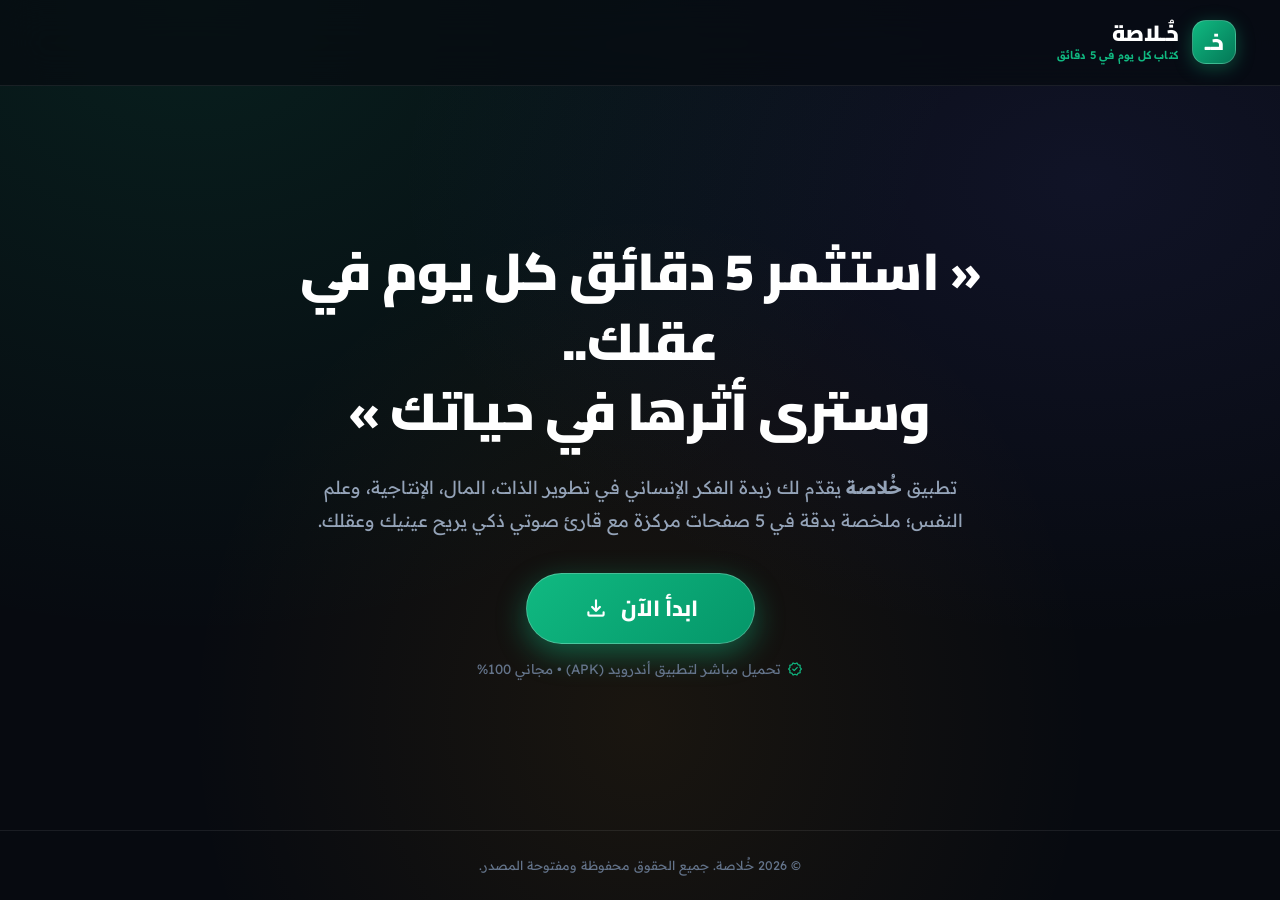
==== commit 8de313d8: "feat: single-screen landing page with big quote headline and logo aligned to right" ====
--- a/landing.html
+++ b/landing.html
@@ -3,14 +3,14 @@
 <head>
   <meta charset="UTF-8">
   <meta name="viewport" content="width=device-width, initial-scale=1.0">
-  <title>خُـلاصة • كتاب كل يوم في 5 دقائق</title>
+  <title>خُـلاصة • استثمر 5 دقائق في عقلك</title>
   
   <!-- SEO & Social Sharing -->
   <meta name="description" content="تطبيق خُـلاصة: ملخصات مكثفة لأشهر أمهات الكتب العالمية في 5 صفحات تطبيقية مع قارئ صوتي ذكي بتصميم Zen الهادئ. متاح للتحميل المباشر بصيغة APK لأندرويد.">
   <meta name="theme-color" content="#070a10">
   
   <meta property="og:type" content="website">
-  <meta property="og:title" content="خُـلاصة • كتاب كل يوم في 5 دقائق">
+  <meta property="og:title" content="خُـلاصة • استثمر 5 دقائق في عقلك">
   <meta property="og:description" content="اقرأ واستمع لأقوى الكتب العالمية في 5 صفحات مركزة وقارئ صوتي متطور.">
   <meta property="og:image" content="assets/icon-512.png">
   
@@ -22,7 +22,7 @@
   <!-- Google Fonts: Cairo & Readex Pro -->
   <link rel="preconnect" href="https://fonts.googleapis.com">
   <link rel="preconnect" href="https://fonts.gstatic.com" crossorigin>
-  <link href="https://fonts.googleapis.com/css2?family=Cairo:wght@600;700;800;900&family=Readex+Pro:wght@300;400;500;600;700&display=swap" rel="stylesheet">
+  <link href="https://fonts.googleapis.com/css2?family=Cairo:wght@700;800;900&family=Readex+Pro:wght@300;400;500;600;700&display=swap" rel="stylesheet">
   
   <!-- Google Material Symbols -->
   <link rel="stylesheet" href="https://fonts.googleapis.com/css2?family=Material+Symbols+Rounded:opsz,wght,FILL,GRAD@20..48,100..700,0..1,-50..200" />
@@ -31,54 +31,73 @@
   <link rel="stylesheet" href="landing.css">
   
   <style>
-    /* Ultra-Clean Minimal Zen Styles */
-    .hero-centered {
+    /* Fullscreen Zen Minimal Landing Page */
+    html, body {
+      height: 100%;
+      margin: 0;
+      padding: 0;
+      overflow-x: hidden;
+    }
+    
+    .page-wrapper {
+      min-height: 100vh;
+      display: flex;
+      flex-direction: column;
+      justify-content: space-between;
+      position: relative;
+    }
+    
+    /* Navbar with Logo on Right */
+    .navbar-minimal {
+      width: 100%;
+      padding: 20px 0;
+      border-bottom: 1px solid var(--border);
+      backdrop-filter: blur(20px);
+      -webkit-backdrop-filter: blur(20px);
+      background: rgba(7, 10, 16, 0.7);
+    }
+    
+    .nav-inner-right {
+      display: flex;
+      align-items: center;
+      justify-content: flex-start; /* Aligns to right in RTL */
+    }
+    
+    .hero-container {
+      flex: 1;
+      display: flex;
+      align-items: center;
+      justify-content: center;
+      padding: 40px 20px;
+    }
+    
+    .hero-content {
       text-align: center;
       max-width: 820px;
-      margin: 70px auto 60px auto;
+      margin: 0 auto;
       display: flex;
       flex-direction: column;
       align-items: center;
     }
     
-    .zen-quote {
-      display: inline-flex;
-      align-items: center;
-      gap: 10px;
-      padding: 10px 24px;
-      background: rgba(16, 185, 129, 0.08);
-      border: 1px solid rgba(16, 185, 129, 0.22);
-      border-radius: 99px;
-      color: #e2e8f0;
-      font-size: 15px;
-      font-weight: 500;
-      margin-bottom: 28px;
-      letter-spacing: 0.2px;
-      backdrop-filter: blur(12px);
-      box-shadow: 0 4px 20px rgba(0, 0, 0, 0.2);
-    }
-    
-    .zen-quote .quote-symbol {
-      color: var(--gold);
-      font-size: 20px;
+    /* Big Quote as the Headline */
+    .hero-quote-title {
+      font-size: 52px;
+      line-height: 1.35;
       font-weight: 900;
-      line-height: 1;
-    }
-    
-    .hero-centered .hero-title {
-      font-size: 48px;
-      line-height: 1.35;
-      margin-bottom: 22px;
-      font-weight: 900;
+      color: #ffffff;
+      margin-bottom: 24px;
       letter-spacing: -0.5px;
-    }
-    
-    .hero-centered .hero-description {
+      font-family: var(--font-brand);
+    }
+    
+    .hero-description {
       font-size: 18px;
       color: var(--text-muted);
       line-height: 1.85;
-      margin-bottom: 38px;
-      max-width: 650px;
+      margin-bottom: 36px;
+      max-width: 660px;
+      font-weight: 400;
     }
     
     .btn-start-now {
@@ -86,209 +105,124 @@
       align-items: center;
       justify-content: center;
       gap: 12px;
-      padding: 16px 52px;
+      padding: 16px 56px;
       background: linear-gradient(135deg, #10b981 0%, #059669 100%);
       color: #ffffff;
       text-decoration: none;
       border-radius: 99px;
       font-family: var(--font-brand);
       font-weight: 800;
-      font-size: 21px;
-      box-shadow: 0 10px 30px rgba(16, 185, 129, 0.4);
+      font-size: 22px;
+      box-shadow: 0 10px 30px rgba(16, 185, 129, 0.45);
       transition: all 0.3s cubic-bezier(0.4, 0, 0.2, 1);
-      border: 1px solid rgba(255, 255, 255, 0.22);
+      border: 1px solid rgba(255, 255, 255, 0.25);
       cursor: pointer;
     }
     
     .btn-start-now:hover {
       transform: translateY(-3px) scale(1.02);
-      box-shadow: 0 18px 45px rgba(16, 185, 129, 0.55);
+      box-shadow: 0 18px 45px rgba(16, 185, 129, 0.6);
       background: linear-gradient(135deg, #34d399 0%, #059669 100%);
     }
     
     .btn-start-now .material-symbols-rounded {
-      font-size: 24px;
+      font-size: 26px;
       transition: transform 0.2s ease;
     }
     
     .btn-start-now:hover .material-symbols-rounded {
-      transform: translateX(-4px);
+      transform: translateY(2px);
     }
     
     .download-subnote {
       margin-top: 14px;
-      font-size: 13px;
+      font-size: 13.5px;
       color: var(--text-dim);
       display: flex;
       align-items: center;
       gap: 6px;
     }
-
-    .minimal-features-grid {
-      display: grid;
-      grid-template-columns: repeat(auto-fit, minmax(280px, 1fr));
-      gap: 24px;
-      margin-top: 50px;
-    }
-    
-    .minimal-card {
-      background: var(--bg-card);
-      border: 1px solid var(--border);
-      border-radius: 20px;
-      padding: 30px 24px;
-      text-align: right;
-      transition: all 0.3s ease;
-    }
-    
-    .minimal-card:hover {
-      border-color: var(--border-active);
-      transform: translateY(-4px);
-      box-shadow: 0 12px 30px rgba(0, 0, 0, 0.3);
-    }
-    
-    .minimal-card-icon {
-      width: 48px;
-      height: 48px;
-      border-radius: 14px;
-      display: flex;
-      align-items: center;
-      justify-content: center;
-      margin-bottom: 18px;
+    
+    .footer-minimal {
+      padding: 24px 0;
+      border-top: 1px solid var(--border);
+      text-align: center;
+      font-size: 12.5px;
+      color: var(--text-dim);
     }
     
     @media (max-width: 768px) {
-      .hero-centered {
-        margin-top: 40px;
-        margin-bottom: 40px;
+      .hero-quote-title {
+        font-size: 34px;
       }
-      .hero-centered .hero-title {
-        font-size: 32px;
-      }
-      .hero-centered .hero-description {
+      .hero-description {
         font-size: 16px;
+        padding: 0 10px;
       }
       .btn-start-now {
         width: 100%;
-        padding: 16px 28px;
-        font-size: 19px;
+        max-width: 320px;
+        padding: 16px 24px;
+        font-size: 20px;
       }
     }
   </style>
 </head>
 <body>
 
-  <!-- ================= MINIMAL BRAND HEADER ================= -->
-  <header class="navbar" style="border-bottom: 1px solid var(--border);">
-    <div class="container nav-inner" style="justify-content: center;">
-      <a href="#" class="brand-logo-group">
-        <div class="brand-badge-icon">خـ</div>
-        <div>
-          <div class="brand-name">خُـلاصة</div>
-          <div class="brand-tagline">كتاب كل يوم في 5 دقائق</div>
-        </div>
-      </a>
-    </div>
-  </header>
-
-  <!-- ================= HERO SECTION ================= -->
-  <section class="hero-section" style="padding: 20px 0 60px 0;">
-    <div class="container">
-      <div class="hero-centered">
+  <div class="page-wrapper">
+    
+    <!-- ================= NAVBAR (LOGO ON RIGHT) ================= -->
+    <header class="navbar-minimal">
+      <div class="container nav-inner-right">
+        <a href="#" class="brand-logo-group">
+          <div class="brand-badge-icon">خـ</div>
+          <div>
+            <div class="brand-name">خُـلاصة</div>
+            <div class="brand-tagline">كتاب كل يوم في 5 دقائق</div>
+          </div>
+        </a>
+      </div>
+    </header>
+
+    <!-- ================= HERO SECTION (ONLY THIS IN THE PAGE) ================= -->
+    <main class="hero-container">
+      <div class="hero-content">
         
-        <!-- Top Quote (اقتباس بسيط في الأعلى) -->
-        <div class="zen-quote">
-          <span class="quote-symbol">«</span>
-          <span>استثمر 5 دقائق كل يوم في عقلك.. وسترى أثرها في حياتك</span>
-          <span class="quote-symbol">»</span>
-        </div>
-
-        <!-- Main Title -->
-        <h1 class="hero-title">
-          حوّل أمهات الكتب العالمية إلى <br>
-          <span class="gradient-text">عادات ونتائج يومية</span> في 5 دقائق بس! ☕
+        <!-- Big Quote as Headline (الاقتباس بخط كبير مكان جملة أمهات الكتب) -->
+        <h1 class="hero-quote-title">
+          « استثمر 5 دقائق كل يوم في عقلك.. <br>
+          <span class="gradient-text">وسترى أثرها في حياتك</span> »
         </h1>
 
-        <!-- Short Description (شرح فكرة التطبيق بطريقة مختصرة) -->
+        <!-- Concise Description (شرح فكرة التطبيق باختصار) -->
         <p class="hero-description">
           تطبيق <strong>خُـلاصة</strong> يقدّم لك زبدة الفكر الإنساني في تطوير الذات، المال، الإنتاجية، وعلم النفس؛ ملخصة بدقة في 5 صفحات مركزة مع قارئ صوتي ذكي يريح عينيك وعقلك.
         </p>
 
         <!-- Start Now Button (ابدأ الآن) -->
-        <a href="khulasa.apk" class="btn-start-now" download title="تحميل تطبيق خُـلاصة لأندرويد">
+        <a href="khulasa.apk" class="btn-start-now" download title="تحميل تطبيق خُـلاصة">
           <span>ابدأ الآن</span>
           <span class="material-symbols-rounded">download</span>
         </a>
 
+        <!-- Subtext Hint -->
         <div class="download-subnote">
           <span class="material-symbols-rounded" style="font-size:16px; color:var(--primary);">verified</span>
           <span>تحميل مباشر لتطبيق أندرويد (APK) • مجاني 100%</span>
         </div>
 
       </div>
-    </div>
-  </section>
-
-  <!-- ================= CORE HIGHLIGHTS (3 MINIMAL CARDS) ================= -->
-  <section style="padding: 40px 0 80px 0; border-top: 1px solid var(--border);">
-    <div class="container">
-      <div class="minimal-features-grid">
-        
-        <!-- Card 1 -->
-        <div class="minimal-card">
-          <div class="minimal-card-icon" style="background: rgba(16, 185, 129, 0.12); color: var(--primary);">
-            <span class="material-symbols-rounded">menu_book</span>
-          </div>
-          <h3 style="font-size: 18px; font-weight: 800; color: #fff; margin-bottom: 10px;">هيكل الـ 5 صفحات</h3>
-          <p style="font-size: 14px; color: var(--text-muted); line-height: 1.75;">
-            توزيع منهجي ينقلك من الفكرة الجوهرية والقواعد الحاكمة، إلى التوجيهات العملية وخطة الـ 24 ساعة للتطبيق الفوري.
-          </p>
-        </div>
-
-        <!-- Card 2 -->
-        <div class="minimal-card">
-          <div class="minimal-card-icon" style="background: rgba(245, 158, 11, 0.12); color: var(--gold);">
-            <span class="material-symbols-rounded">headphones</span>
-          </div>
-          <h3 style="font-size: 18px; font-weight: 800; color: #fff; margin-bottom: 10px;">قارئ صوتي ذكي</h3>
-          <p style="font-size: 14px; color: var(--text-muted); line-height: 1.75;">
-            استمع للملخصات أثناء القيادة أو الرياضة مع تحكم كامل بـ 5 سرعات قراءة وميزة التخطي 10 ثوانٍ.
-          </p>
-        </div>
-
-        <!-- Card 3 -->
-        <div class="minimal-card">
-          <div class="minimal-card-icon" style="background: rgba(99, 102, 241, 0.12); color: var(--accent);">
-            <span class="material-symbols-rounded">spa</span>
-          </div>
-          <h3 style="font-size: 18px; font-weight: 800; color: #fff; margin-bottom: 10px;">تصميم Zen الهادئ</h3>
-          <p style="font-size: 14px; color: var(--text-muted); line-height: 1.75;">
-            شاشة مريحة خالية من الصناديق الخانقة والمشتتات، تركز فقط على الفكرة والجوهر وتريح عينك.
-          </p>
-        </div>
-
-      </div>
-
-      <!-- Bottom Minimal CTA -->
-      <div style="text-align: center; margin-top: 60px;">
-        <a href="khulasa.apk" class="btn-start-now" download>
-          <span>ابدأ الآن</span>
-          <span class="material-symbols-rounded">download</span>
-        </a>
-      </div>
-    </div>
-  </section>
-
-  <!-- ================= MINIMAL FOOTER ================= -->
-  <footer class="footer" style="border-top: 1px solid var(--border); padding: 30px 0; text-align: center;">
-    <div class="container">
-      <div style="font-size: 13px; color: var(--text-muted); margin-bottom: 8px;">
-        خُـلاصة • رفيقك اليومي لقراءة واستماع أمهات الكتب في 5 دقائق
-      </div>
-      <div style="font-size: 12px; color: var(--text-dim);">
+    </main>
+
+    <!-- ================= MINIMAL FOOTER ================= -->
+    <footer class="footer-minimal">
+      <div class="container">
         © 2026 خُـلاصة. جميع الحقوق محفوظة ومفتوحة المصدر.
       </div>
-    </div>
-  </footer>
+    </footer>
+
+  </div>
 
 </body>
 </html>
